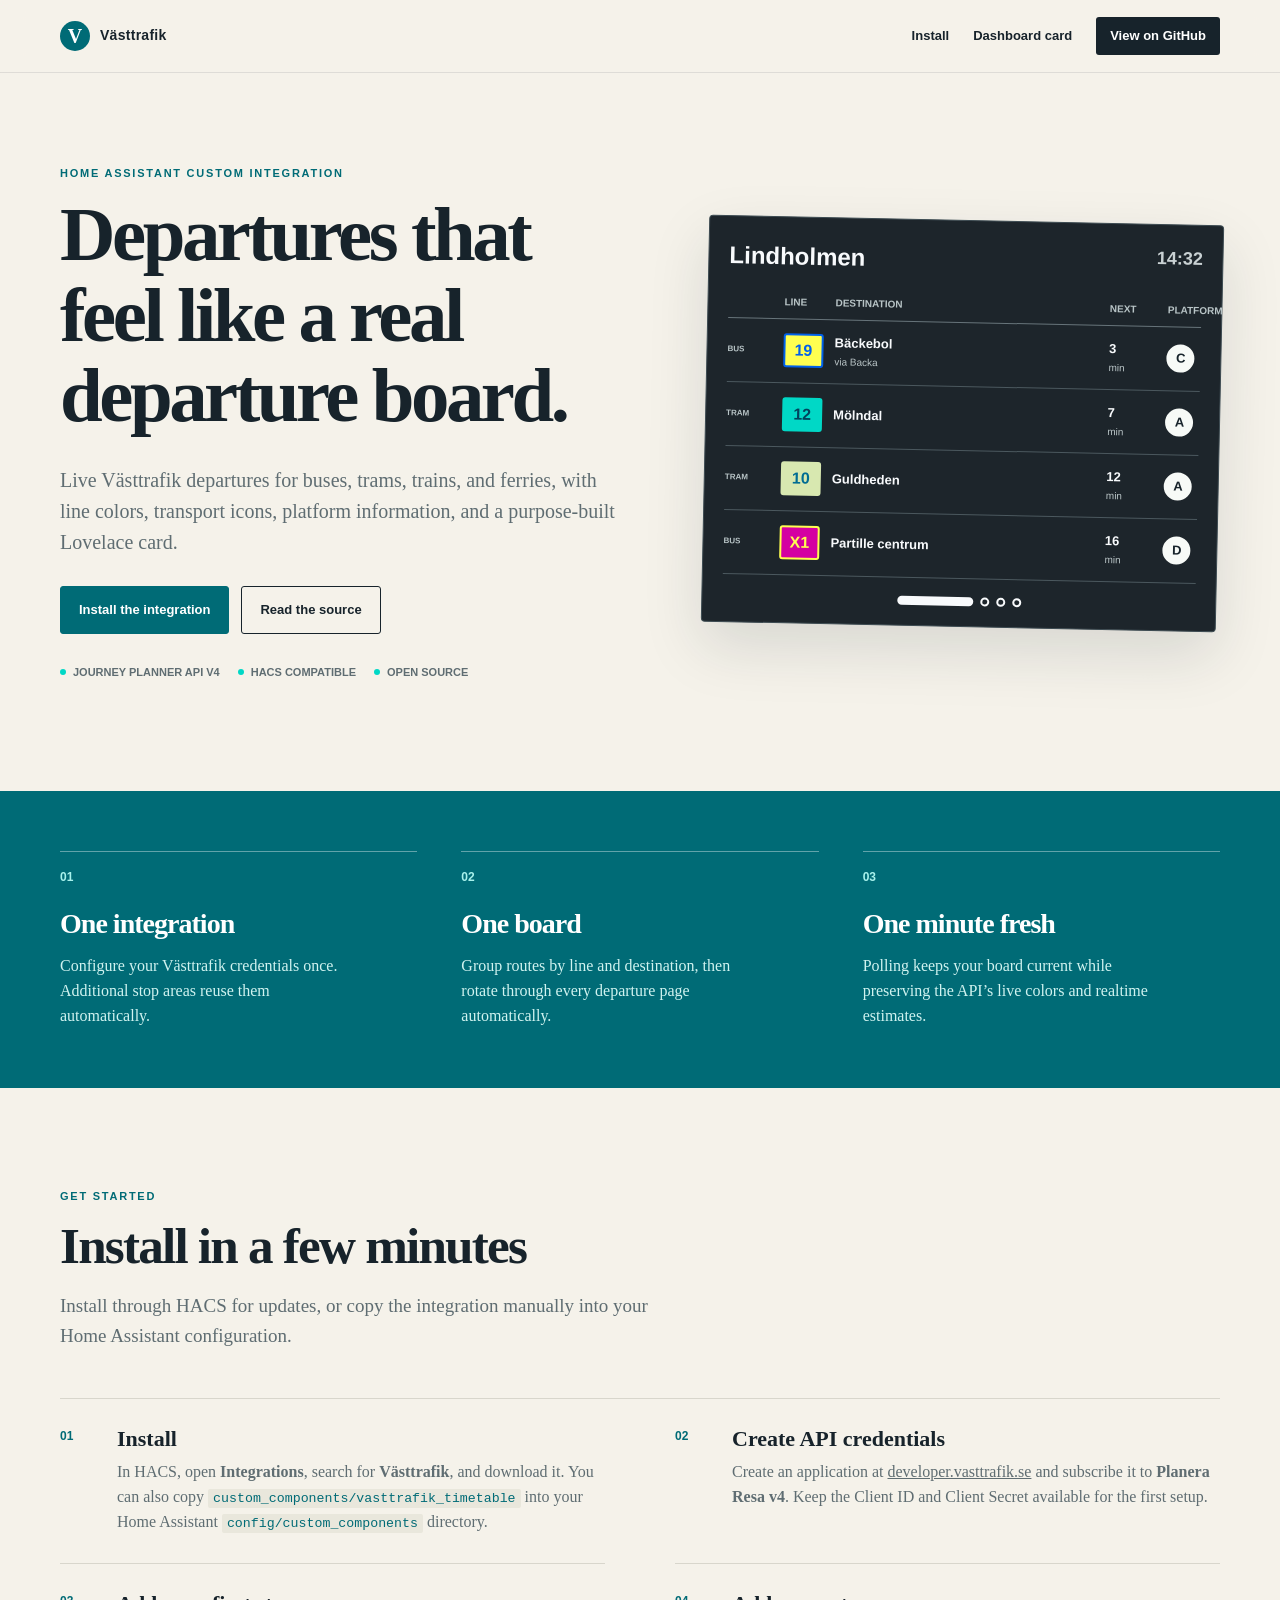
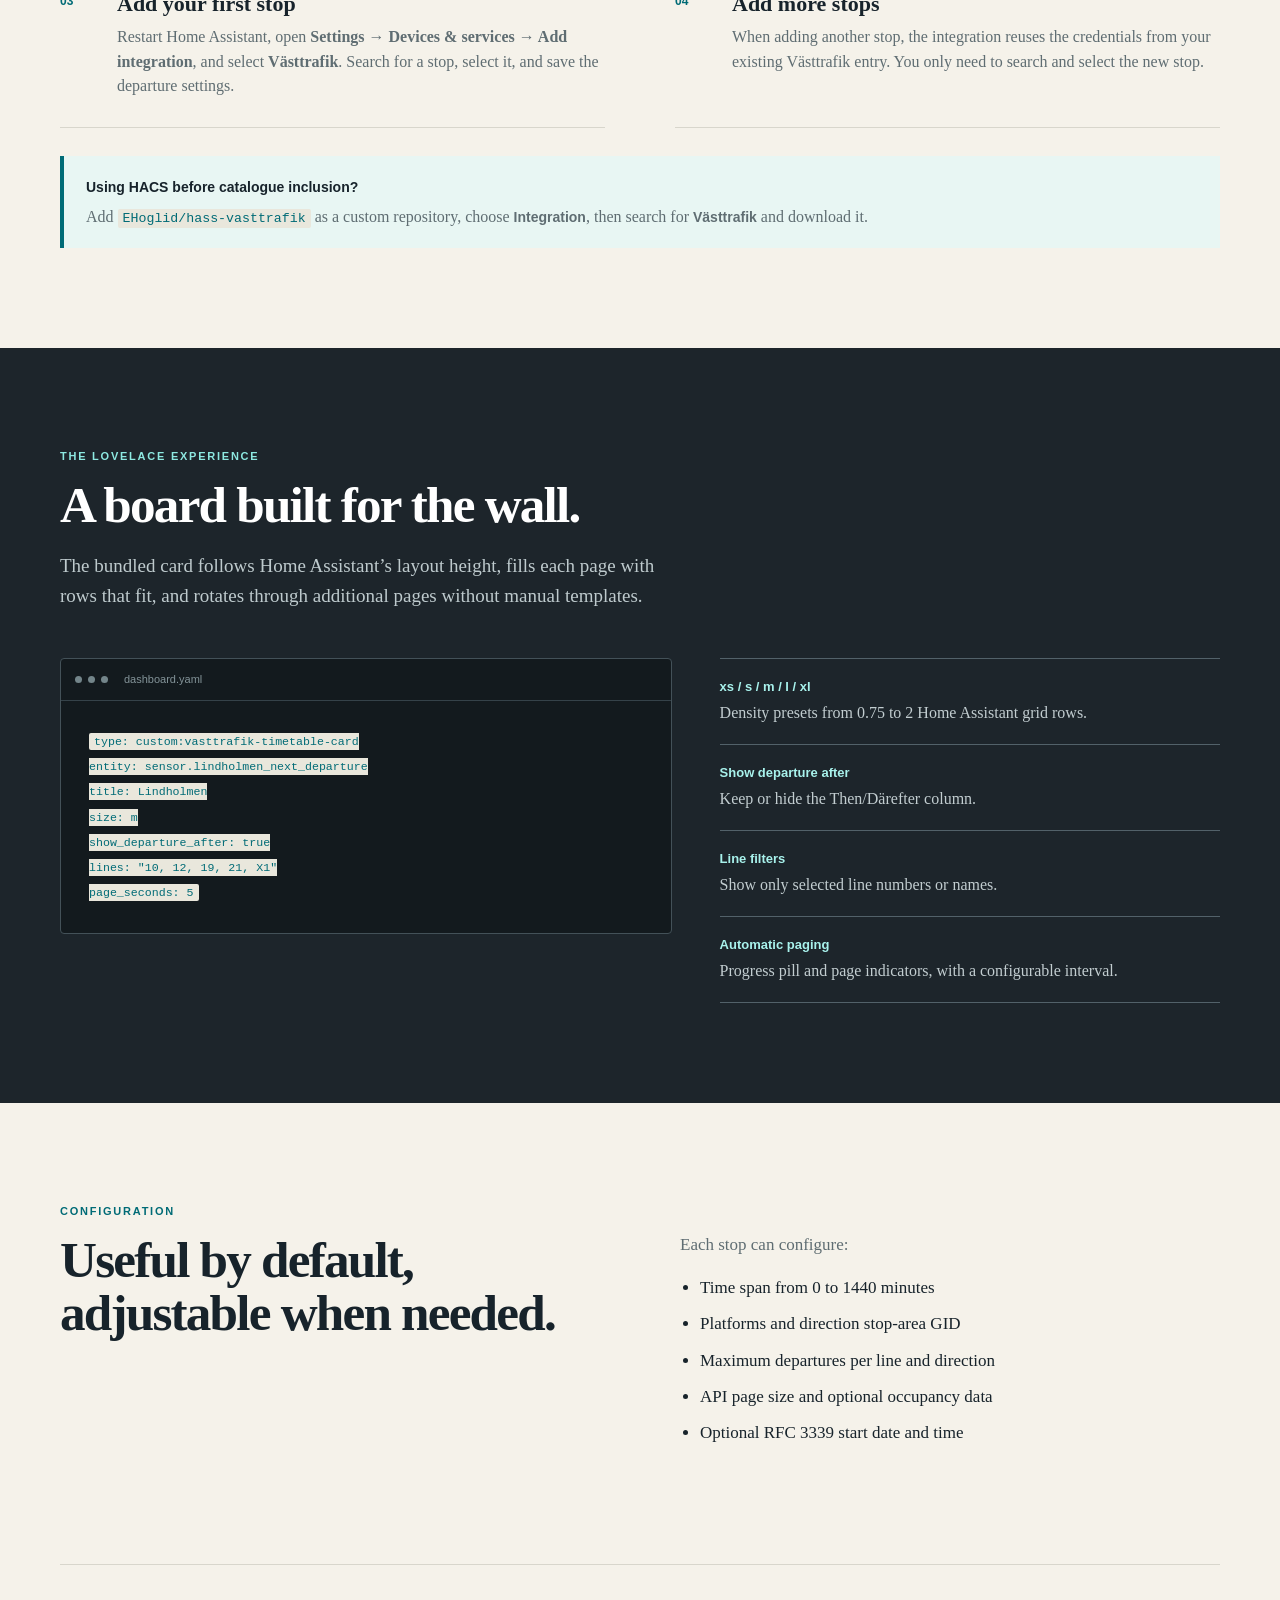
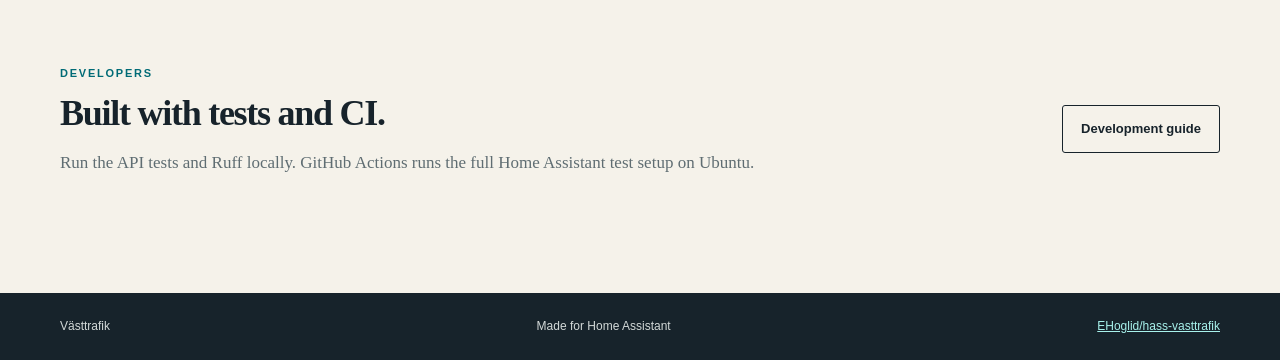
==== docs/index.html @ 05b5fd2d "Complete GitHub Pages HACS instructions" ====
<!doctype html>
<html lang="en">
  <head>
    <meta charset="utf-8" />
    <meta name="viewport" content="width=device-width, initial-scale=1" />
    <meta
      name="description"
      content="Västtrafik for Home Assistant. Live departures for buses, trams, trains, and ferries."
    />
    <title>Västtrafik for Home Assistant</title>
    <link rel="stylesheet" href="style.css" />
  </head>
  <body>
    <header class="site-header">
      <nav class="nav shell" aria-label="Main navigation">
        <a class="brand" href="#top"
          ><span class="brand-mark">V</span><span>Västtrafik</span></a
        >
        <div class="nav-links">
          <a href="#install">Install</a>
          <a href="#card">Dashboard card</a>
          <a class="nav-cta" href="https://github.com/EHoglid/hass-vasttrafik"
            >View on GitHub</a
          >
        </div>
      </nav>
    </header>

    <main id="top">
      <section class="hero shell">
        <div class="hero-copy">
          <p class="eyebrow">Home Assistant custom integration</p>
          <h1>Departures that feel like a real departure board.</h1>
          <p class="hero-text">
            Live Västtrafik departures for buses, trams, trains, and ferries,
            with line colors, transport icons, platform information, and a
            purpose-built Lovelace card.
          </p>
          <div class="hero-actions">
            <a class="button primary" href="#install"
              >Install the integration</a
            >
            <a
              class="button secondary"
              href="https://github.com/EHoglid/hass-vasttrafik"
              >Read the source</a
            >
          </div>
          <div class="trust-row">
            <span>Journey Planner API v4</span><span>HACS compatible</span
            ><span>Open source</span>
          </div>
        </div>
        <div class="board-preview" aria-label="Example departure board">
          <div class="board-top"><span>Lindholmen</span><time>14:32</time></div>
          <div class="board-head">
            <span></span><span>Line</span><span>Destination</span
            ><span>Next</span><span>Platform</span>
          </div>
          <div class="board-row">
            <span class="mode bus">BUS</span><b class="line yellow">19</b
            ><strong>Bäckebol <small>via Backa</small></strong
            ><b>3 <small>min</small></b
            ><i>C</i>
          </div>
          <div class="board-row">
            <span class="mode tram">TRAM</span><b class="line aqua">12</b
            ><strong>Mölndal</strong><b>7 <small>min</small></b
            ><i>A</i>
          </div>
          <div class="board-row">
            <span class="mode tram">TRAM</span><b class="line green">10</b
            ><strong>Guldheden</strong><b>12 <small>min</small></b
            ><i>A</i>
          </div>
          <div class="board-row">
            <span class="mode bus">BUS</span><b class="line magenta">X1</b
            ><strong>Partille centrum</strong><b>16 <small>min</small></b
            ><i>D</i>
          </div>
          <div class="board-footer">
            <span class="active-page"></span><span class="page-dot"></span
            ><span class="page-dot"></span><span class="page-dot"></span>
          </div>
        </div>
      </section>

      <section class="feature-band">
        <div class="shell feature-grid">
          <article>
            <span class="feature-number">01</span>
            <h2>One integration</h2>
            <p>
              Configure your Västtrafik credentials once. Additional stop areas
              reuse them automatically.
            </p>
          </article>
          <article>
            <span class="feature-number">02</span>
            <h2>One board</h2>
            <p>
              Group routes by line and destination, then rotate through every
              departure page automatically.
            </p>
          </article>
          <article>
            <span class="feature-number">03</span>
            <h2>One minute fresh</h2>
            <p>
              Polling keeps your board current while preserving the API’s live
              colors and realtime estimates.
            </p>
          </article>
        </div>
      </section>

      <section id="install" class="content-section shell">
        <div class="section-intro">
          <p class="eyebrow">Get started</p>
          <h2>Install in a few minutes</h2>
          <p>
            Install through HACS for updates, or copy the integration manually
            into your Home Assistant configuration.
          </p>
        </div>
        <div class="steps">
          <article class="step">
            <span>01</span>
            <div>
              <h3>Install</h3>
              <p>
                In HACS, open <strong>Integrations</strong>, search for
                <strong>Västtrafik</strong>, and download it. You can also copy
                <code>custom_components/vasttrafik_timetable</code> into your
                Home Assistant <code>config/custom_components</code> directory.
              </p>
            </div>
          </article>
          <article class="step">
            <span>02</span>
            <div>
              <h3>Create API credentials</h3>
              <p>
                Create an application at
                <a href="https://developer.vasttrafik.se/"
                  >developer.vasttrafik.se</a
                >
                and subscribe it to <strong>Planera Resa v4</strong>. Keep the
                Client ID and Client Secret available for the first setup.
              </p>
            </div>
          </article>
          <article class="step">
            <span>03</span>
            <div>
              <h3>Add your first stop</h3>
              <p>
                Restart Home Assistant, open
                <strong>Settings → Devices & services → Add integration</strong
                >, and select <strong>Västtrafik</strong>. Search for a stop,
                select it, and save the departure settings.
              </p>
            </div>
          </article>
          <article class="step">
            <span>04</span>
            <div>
              <h3>Add more stops</h3>
              <p>
                When adding another stop, the integration reuses the credentials
                from your existing Västtrafik entry. You only need to search and
                select the new stop.
              </p>
            </div>
          </article>
        </div>
        <div class="hacs-callout">
          <strong>Using HACS before catalogue inclusion?</strong>
          <p>
            Add <code>EHoglid/hass-vasttrafik</code> as a custom repository,
            choose <strong>Integration</strong>, then search for
            <strong>Västtrafik</strong> and download it.
          </p>
        </div>
      </section>

      <section id="card" class="dark-section">
        <div class="shell card-section">
          <div class="section-intro light">
            <p class="eyebrow">The Lovelace experience</p>
            <h2>A board built for the wall.</h2>
            <p>
              The bundled card follows Home Assistant’s layout height, fills
              each page with rows that fit, and rotates through additional pages
              without manual templates.
            </p>
          </div>
          <div class="config-layout">
            <div class="code-window">
              <div class="window-bar">
                <span></span><span></span><span></span><em>dashboard.yaml</em>
              </div>
              <pre><code>type: custom:vasttrafik-timetable-card
entity: sensor.lindholmen_next_departure
title: Lindholmen
size: m
show_departure_after: true
lines: "10, 12, 19, 21, X1"
page_seconds: 5</code></pre>
            </div>
            <div class="settings-list">
              <div>
                <b>xs / s / m / l / xl</b
                ><span
                  >Density presets from 0.75 to 2 Home Assistant grid
                  rows.</span
                >
              </div>
              <div>
                <b>Show departure after</b
                ><span>Keep or hide the Then/Därefter column.</span>
              </div>
              <div>
                <b>Line filters</b
                ><span>Show only selected line numbers or names.</span>
              </div>
              <div>
                <b>Automatic paging</b
                ><span
                  >Progress pill and page indicators, with a configurable
                  interval.</span
                >
              </div>
            </div>
          </div>
        </div>
      </section>

      <section class="content-section shell split-section">
        <div class="section-intro">
          <p class="eyebrow">Configuration</p>
          <h2>Useful by default, adjustable when needed.</h2>
        </div>
        <div class="api-options">
          <p>Each stop can configure:</p>
          <ul>
            <li>Time span from 0 to 1440 minutes</li>
            <li>Platforms and direction stop-area GID</li>
            <li>Maximum departures per line and direction</li>
            <li>API page size and optional occupancy data</li>
            <li>Optional RFC 3339 start date and time</li>
          </ul>
        </div>
      </section>

      <section class="content-section shell install-note">
        <div>
          <p class="eyebrow">Developers</p>
          <h2>Built with tests and CI.</h2>
          <p>
            Run the API tests and Ruff locally. GitHub Actions runs the full
            Home Assistant test setup on Ubuntu.
          </p>
        </div>
        <a
          class="button secondary"
          href="https://github.com/EHoglid/hass-vasttrafik#development"
          >Development guide</a
        >
      </section>
    </main>

    <footer class="footer">
      <div class="shell footer-inner">
        <span>Västtrafik</span><span>Made for Home Assistant</span
        ><a href="https://github.com/EHoglid/hass-vasttrafik"
          >EHoglid/hass-vasttrafik</a
        >
      </div>
    </footer>
  </body>
</html>
---- docs/style.css ----
:root {
  --ink: #17232b;
  --muted: #5f6d72;
  --paper: #f5f2ea;
  --white: #fffdf8;
  --line: #d8d6cc;
  --teal: #006b76;
  --aqua: #00d8c6;
  --yellow: #d8e8b0;
  --pink: #e0005b;
  --night: #1d252b;
  --shadow: 0 24px 60px rgba(23, 35, 43, .13);
}

* { box-sizing: border-box; }
html { scroll-behavior: smooth; }
body { margin: 0; color: var(--ink); background: var(--paper); font-family: Georgia, "Times New Roman", serif; font-size: 17px; line-height: 1.55; }
a { color: inherit; }
.shell { width: min(1160px, calc(100% - 48px)); margin: 0 auto; }
.site-header { position: sticky; z-index: 10; top: 0; background: rgba(245, 242, 234, .9); border-bottom: 1px solid rgba(23, 35, 43, .1); backdrop-filter: blur(12px); }
.nav { display: flex; align-items: center; justify-content: space-between; min-height: 72px; gap: 24px; }
.brand { display: flex; align-items: center; gap: 10px; color: var(--ink); font-family: Arial, sans-serif; font-size: 14px; font-weight: 800; letter-spacing: .02em; text-decoration: none; }
.brand-mark { display: grid; place-items: center; width: 30px; height: 30px; color: white; background: var(--teal); border-radius: 50%; font-family: Georgia, serif; font-size: 20px; }
.nav-links { display: flex; align-items: center; gap: 24px; font-family: Arial, sans-serif; font-size: 13px; font-weight: 700; }
.nav-links a { text-decoration: none; }
.nav-cta { padding: 9px 14px; color: white; background: var(--ink); border-radius: 3px; }
.hero { display: grid; grid-template-columns: minmax(0, 1fr) minmax(390px, .9fr); align-items: center; gap: 72px; padding: 92px 0 110px; }
.eyebrow { margin: 0 0 13px; color: var(--teal); font-family: Arial, sans-serif; font-size: 11px; font-weight: 800; letter-spacing: .16em; text-transform: uppercase; }
h1, h2, h3 { margin: 0; line-height: 1.05; }
h1 { max-width: 670px; font-size: clamp(48px, 6vw, 82px); letter-spacing: -.045em; }
h2 { font-size: clamp(32px, 4vw, 52px); letter-spacing: -.035em; }
h3 { font-size: 22px; }
.hero-text { max-width: 570px; margin: 28px 0; color: var(--muted); font-size: 20px; }
.hero-actions { display: flex; flex-wrap: wrap; gap: 12px; }
.button { display: inline-block; padding: 13px 18px; border: 1px solid var(--ink); border-radius: 3px; font-family: Arial, sans-serif; font-size: 13px; font-weight: 800; text-decoration: none; }
.button.primary { color: white; background: var(--teal); border-color: var(--teal); }
.button.secondary { background: transparent; }
.trust-row { display: flex; flex-wrap: wrap; gap: 18px; margin-top: 30px; color: var(--muted); font-family: Arial, sans-serif; font-size: 11px; font-weight: 700; text-transform: uppercase; }
.trust-row span::before { content: ""; display: inline-block; width: 6px; height: 6px; margin: 0 7px 1px 0; background: var(--aqua); border-radius: 50%; }
.board-preview { padding: 20px; color: #f8fafc; background: var(--night); border: 1px solid #3d4b52; border-radius: 4px; box-shadow: var(--shadow); transform: rotate(1.2deg); }
.board-top { display: flex; justify-content: space-between; margin-bottom: 20px; font-family: Arial, sans-serif; font-size: 24px; font-weight: 800; }
.board-top time { color: #c9d1d3; font-size: 18px; }
.board-head, .board-row { display: grid; grid-template-columns: 48px 43px minmax(0, 1fr) 50px 34px; gap: 8px; align-items: center; }
.board-head { padding: 0 0 8px; color: #b9c5c7; border-bottom: 1px solid #67747a; font-family: Arial, sans-serif; font-size: 10px; font-weight: 700; text-transform: uppercase; }
.board-row { min-height: 64px; border-bottom: 1px solid #4b585e; font-family: Arial, sans-serif; font-size: 13px; }
.board-row strong { overflow: hidden; text-overflow: ellipsis; white-space: nowrap; }
.board-row small { display: block; color: #bac5c7; font-size: 10px; font-weight: 400; }
.board-row i { display: grid; place-items: center; width: 28px; height: 28px; color: var(--ink); background: #f7faf7; border-radius: 50%; font-style: normal; font-weight: 800; }
.mode { color: #b9c5c7; font-size: 8px; font-weight: 800; }
.line { display: grid; place-items: center; width: 40px; height: 34px; border-radius: 3px; font-size: 16px; font-weight: 900; }
.yellow { color: #0061eb; background: #ffff50; border: 2px solid #0061eb; }.aqua { color: #00435c; background: var(--aqua); }.green { color: #006c93; background: var(--yellow); }.magenta { color: #ffff50; background: #d400a2; border: 2px solid #ffff50; }
.board-footer { display: flex; justify-content: center; align-items: center; gap: 7px; padding-top: 18px; }.active-page { display: block; width: 76px; height: 9px; background: #f8fafc; border-radius: 8px; }.page-dot { width: 9px; height: 9px; border: 2px solid #f8fafc; border-radius: 50%; }
.feature-band { color: white; background: var(--teal); }.feature-grid { display: grid; grid-template-columns: repeat(3, 1fr); gap: 44px; padding: 60px 0; }.feature-grid article { border-top: 1px solid rgba(255,255,255,.38); }.feature-number { display: block; margin: 16px 0 22px; color: #a8f2ec; font-family: Arial, sans-serif; font-size: 12px; font-weight: 800; }.feature-grid h2 { font-size: 28px; }.feature-grid p { max-width: 290px; margin-bottom: 0; color: #d0f3f0; font-size: 16px; }
.content-section { padding: 100px 0; }.section-intro { max-width: 600px; margin-bottom: 48px; }.section-intro > p:last-child { color: var(--muted); font-size: 19px; }.steps { display: grid; grid-template-columns: 1fr 1fr; gap: 0 70px; border-top: 1px solid var(--line); }.step { display: grid; grid-template-columns: 45px 1fr; gap: 12px; padding: 28px 0; border-bottom: 1px solid var(--line); }.step > span { color: var(--teal); font-family: Arial, sans-serif; font-size: 12px; font-weight: 800; }.step p { margin: 10px 0 0; color: var(--muted); font-size: 16px; }.step code, code { padding: 2px 5px; color: var(--teal); background: #e9e7dc; border-radius: 2px; font-family: Consolas, monospace; font-size: .83em; }
.hacs-callout { margin-top: 28px; padding: 18px 22px; color: var(--ink); background: #e8f6f3; border-left: 4px solid var(--teal); }.hacs-callout strong { font-family: Arial, sans-serif; font-size: 14px; }.hacs-callout p { margin: 5px 0 0; color: var(--muted); font-size: 16px; }
.dark-section { color: white; background: var(--night); }.card-section { padding: 100px 0; }.light .eyebrow { color: #8de9e1; }.light > p:last-child { color: #becacd; }.config-layout { display: grid; grid-template-columns: 1.1fr .9fr; gap: 48px; align-items: start; }.code-window { overflow: hidden; background: #131a1e; border: 1px solid #435158; border-radius: 4px; }.window-bar { display: flex; align-items: center; gap: 6px; padding: 12px 14px; border-bottom: 1px solid #354249; color: #839398; font-family: Arial, sans-serif; font-size: 11px; }.window-bar span { width: 7px; height: 7px; background: #73858a; border-radius: 50%; }.window-bar em { margin-left: 10px; font-style: normal; }.code-window pre { margin: 0; padding: 28px; overflow: auto; color: #d9f7ef; font: 14px/1.8 Consolas, monospace; }.settings-list { border-top: 1px solid #526169; }.settings-list div { padding: 18px 0; border-bottom: 1px solid #526169; }.settings-list b { display: block; color: #a8f2ec; font-family: Arial, sans-serif; font-size: 13px; }.settings-list span { display: block; margin-top: 4px; color: #c2cdd0; font-size: 16px; }
.split-section { display: grid; grid-template-columns: 1fr 1fr; gap: 80px; }.split-section .section-intro { margin-bottom: 0; }.api-options { padding-top: 12px; color: var(--muted); }.api-options ul { padding-left: 20px; }.api-options li { margin: 10px 0; color: var(--ink); }.install-note { display: flex; align-items: center; justify-content: space-between; gap: 30px; border-top: 1px solid var(--line); }.install-note h2 { font-size: 36px; }.install-note p:last-child { color: var(--muted); }
.footer { padding: 24px 0; color: #d3d9d8; background: var(--ink); font-family: Arial, sans-serif; font-size: 12px; }.footer-inner { display: flex; justify-content: space-between; gap: 20px; }.footer a { color: #a8f2ec; }
@media (max-width: 840px) { .hero, .config-layout, .split-section { grid-template-columns: 1fr; gap: 42px; }.hero { padding-top: 62px; }.feature-grid { gap: 28px; }.steps { gap: 0 28px; } }
@media (max-width: 620px) { .shell { width: min(100% - 30px, 1160px); }.nav { min-height: 62px; }.nav-links a:not(.nav-cta) { display: none; }.hero { padding-bottom: 70px; }.hero-text { font-size: 18px; }.board-preview { transform: none; padding: 14px; }.board-top { font-size: 20px; }.board-head, .board-row { grid-template-columns: 38px 36px minmax(0, 1fr) 40px 28px; gap: 5px; }.board-row { min-height: 55px; font-size: 11px; }.line { width: 34px; height: 30px; font-size: 14px; }.feature-grid, .steps { grid-template-columns: 1fr; }.content-section, .card-section { padding: 70px 0; }.install-note { display: block; }.install-note .button { margin-top: 18px; }.footer-inner { flex-direction: column; gap: 8px; } }
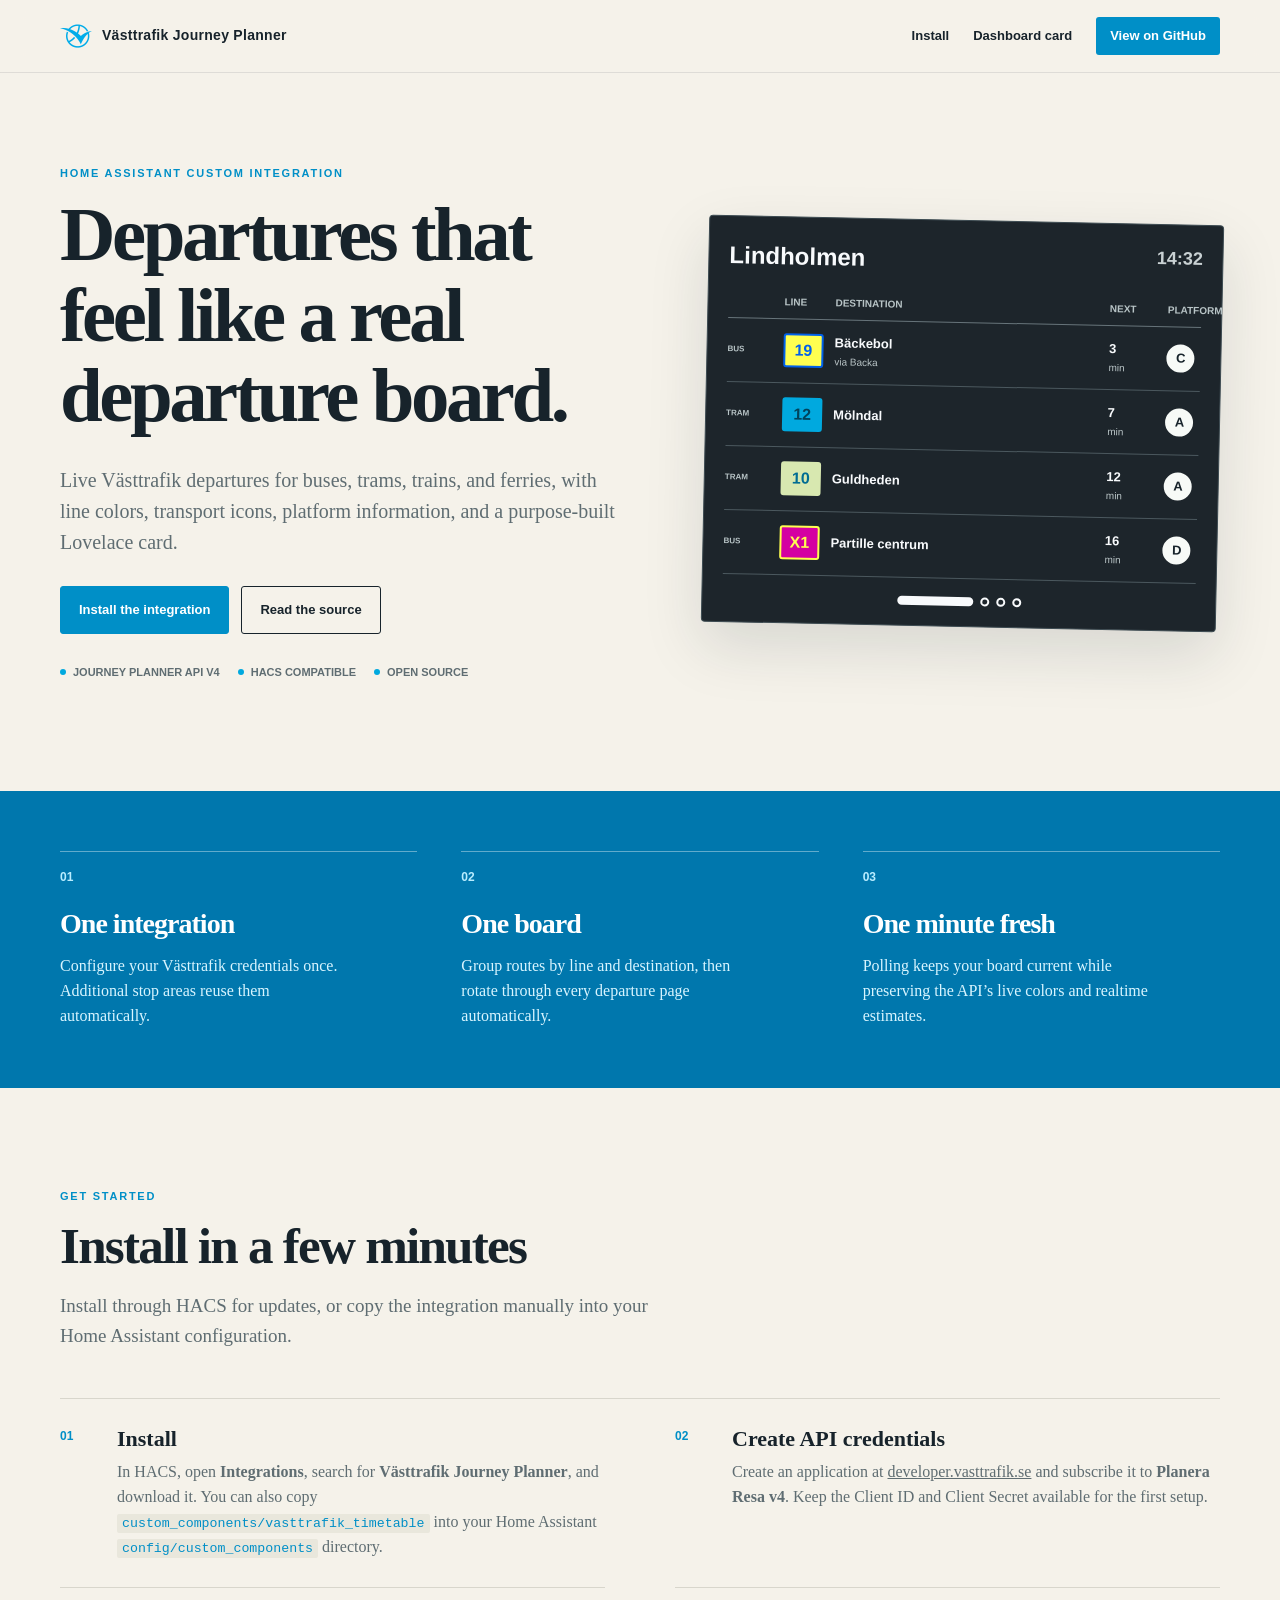
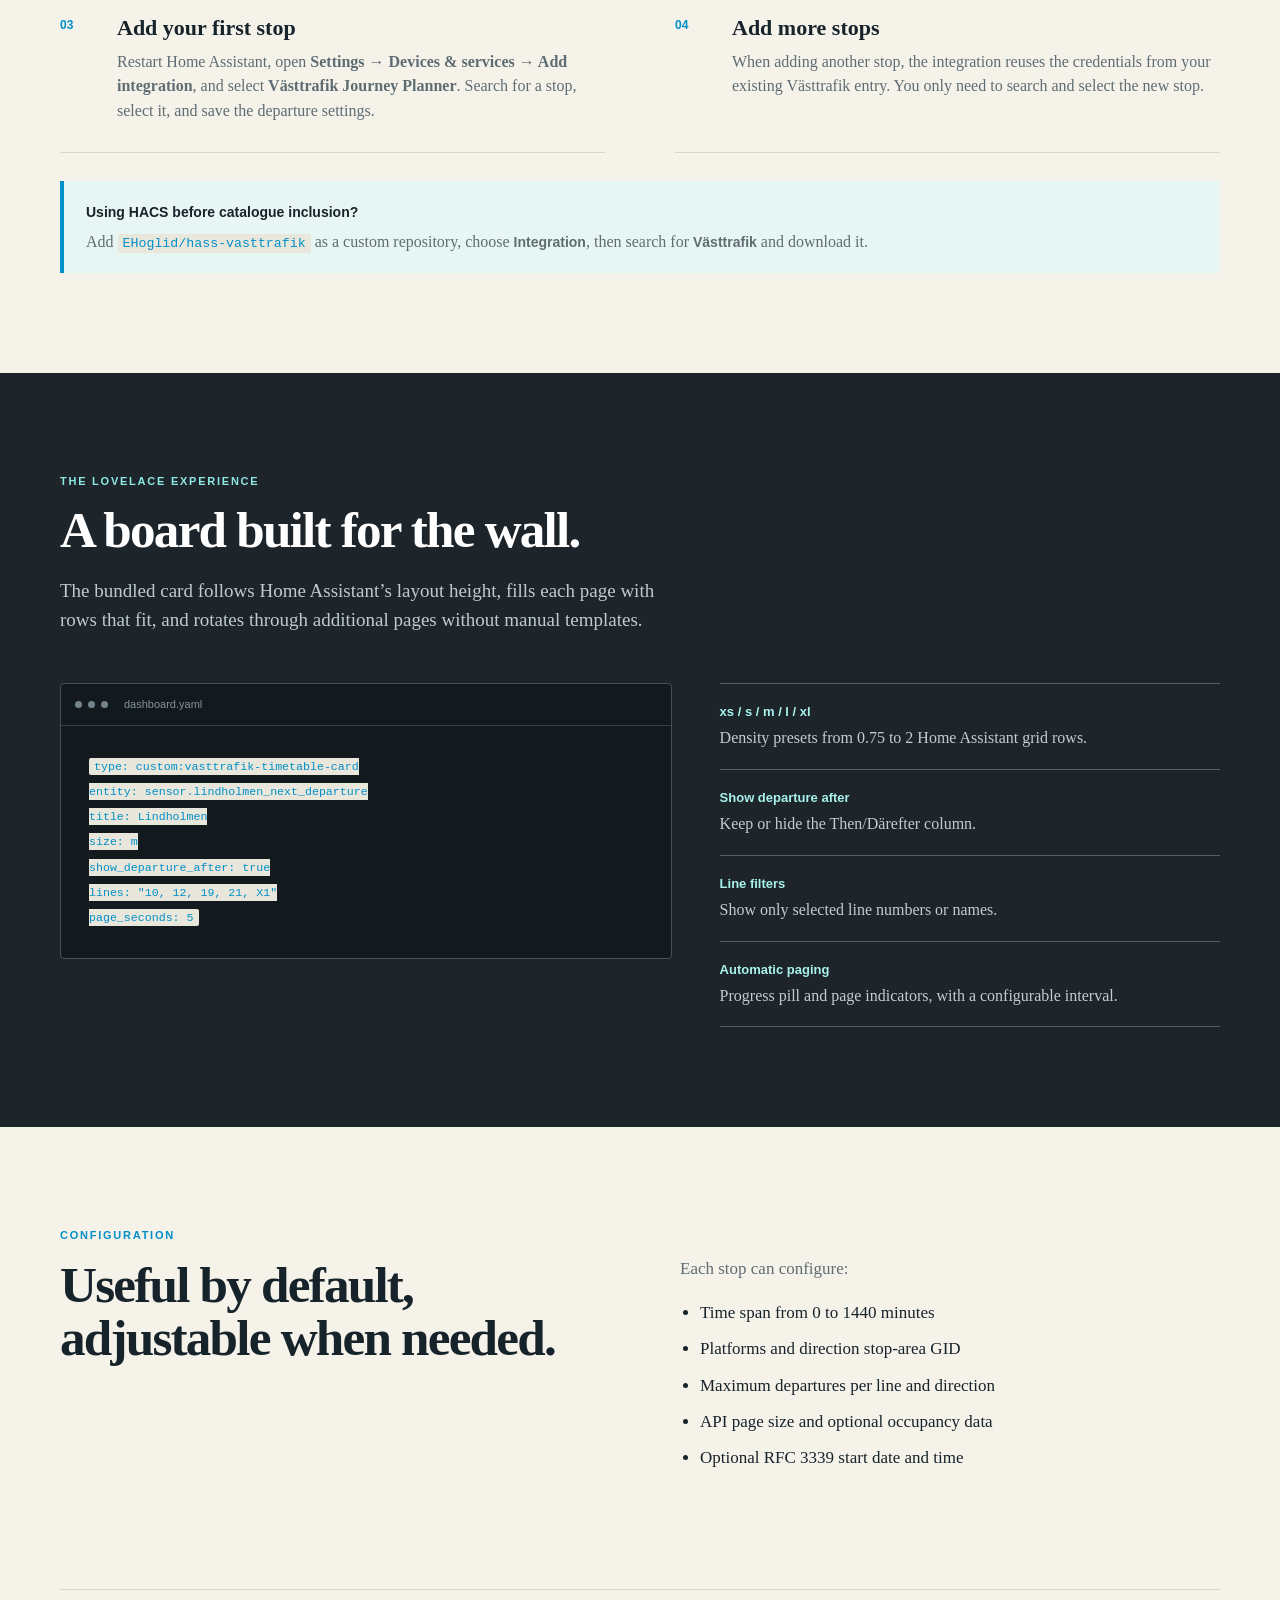
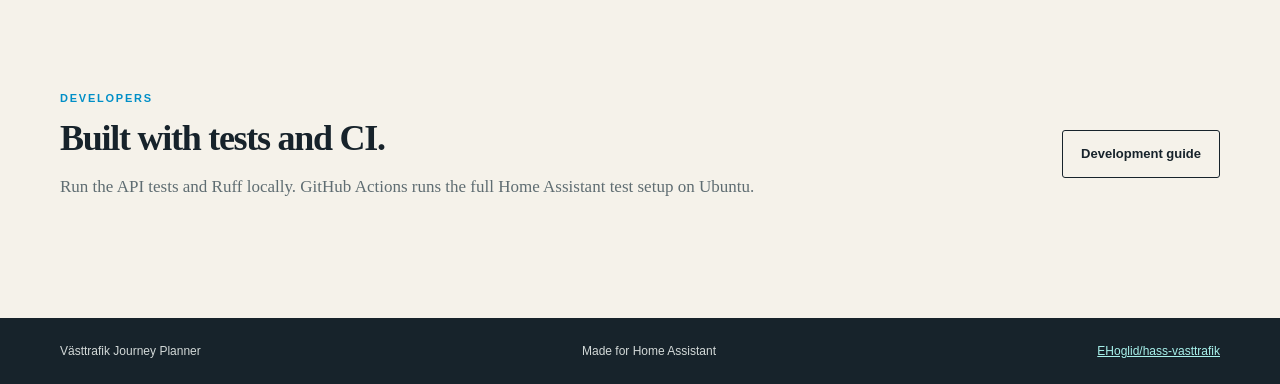
==== commit ccd5f762: "Refresh Journey Planner documentation branding" ====
--- a/docs/index.html
+++ b/docs/index.html
@@ -5,16 +5,16 @@
     <meta name="viewport" content="width=device-width, initial-scale=1" />
     <meta
       name="description"
-      content="Västtrafik for Home Assistant. Live departures for buses, trams, trains, and ferries."
+      content="Västtrafik Journey Planner for Home Assistant. Live departures for buses, trams, trains, and ferries."
     />
-    <title>Västtrafik for Home Assistant</title>
+    <title>Västtrafik Journey Planner for Home Assistant</title>
     <link rel="stylesheet" href="style.css" />
   </head>
   <body>
     <header class="site-header">
       <nav class="nav shell" aria-label="Main navigation">
         <a class="brand" href="#top"
-          ><span class="brand-mark">V</span><span>Västtrafik</span></a
+          ><img class="brand-logo" src="vasttrafik-icon.png" alt="Västtrafik" /><span>Västtrafik Journey Planner</span></a
         >
         <div class="nav-links">
           <a href="#install">Install</a>
@@ -130,7 +130,7 @@
               <h3>Install</h3>
               <p>
                 In HACS, open <strong>Integrations</strong>, search for
-                <strong>Västtrafik</strong>, and download it. You can also copy
+                <strong>Västtrafik Journey Planner</strong>, and download it. You can also copy
                 <code>custom_components/vasttrafik_timetable</code> into your
                 Home Assistant <code>config/custom_components</code> directory.
               </p>
@@ -157,7 +157,7 @@
               <p>
                 Restart Home Assistant, open
                 <strong>Settings → Devices & services → Add integration</strong
-                >, and select <strong>Västtrafik</strong>. Search for a stop,
+                >, and select <strong>Västtrafik Journey Planner</strong>. Search for a stop,
                 select it, and save the departure settings.
               </p>
             </div>
@@ -272,7 +272,7 @@
 
     <footer class="footer">
       <div class="shell footer-inner">
-        <span>Västtrafik</span><span>Made for Home Assistant</span
+        <span>Västtrafik Journey Planner</span><span>Made for Home Assistant</span
         ><a href="https://github.com/EHoglid/hass-vasttrafik"
           >EHoglid/hass-vasttrafik</a
         >
--- a/docs/style.css
+++ b/docs/style.css
@@ -4,8 +4,8 @@
   --paper: #f5f2ea;
   --white: #fffdf8;
   --line: #d8d6cc;
-  --teal: #006b76;
-  --aqua: #00d8c6;
+  --teal: #008fc7;
+  --aqua: #00a9df;
   --yellow: #d8e8b0;
   --pink: #e0005b;
   --night: #1d252b;
@@ -20,10 +20,10 @@
 .site-header { position: sticky; z-index: 10; top: 0; background: rgba(245, 242, 234, .9); border-bottom: 1px solid rgba(23, 35, 43, .1); backdrop-filter: blur(12px); }
 .nav { display: flex; align-items: center; justify-content: space-between; min-height: 72px; gap: 24px; }
 .brand { display: flex; align-items: center; gap: 10px; color: var(--ink); font-family: Arial, sans-serif; font-size: 14px; font-weight: 800; letter-spacing: .02em; text-decoration: none; }
-.brand-mark { display: grid; place-items: center; width: 30px; height: 30px; color: white; background: var(--teal); border-radius: 50%; font-family: Georgia, serif; font-size: 20px; }
+.brand-logo { width: 32px; height: 32px; object-fit: contain; }
 .nav-links { display: flex; align-items: center; gap: 24px; font-family: Arial, sans-serif; font-size: 13px; font-weight: 700; }
 .nav-links a { text-decoration: none; }
-.nav-cta { padding: 9px 14px; color: white; background: var(--ink); border-radius: 3px; }
+.nav-cta { padding: 9px 14px; color: white; background: var(--teal); border-radius: 3px; }
 .hero { display: grid; grid-template-columns: minmax(0, 1fr) minmax(390px, .9fr); align-items: center; gap: 72px; padding: 92px 0 110px; }
 .eyebrow { margin: 0 0 13px; color: var(--teal); font-family: Arial, sans-serif; font-size: 11px; font-weight: 800; letter-spacing: .16em; text-transform: uppercase; }
 h1, h2, h3 { margin: 0; line-height: 1.05; }
@@ -50,7 +50,7 @@
 .line { display: grid; place-items: center; width: 40px; height: 34px; border-radius: 3px; font-size: 16px; font-weight: 900; }
 .yellow { color: #0061eb; background: #ffff50; border: 2px solid #0061eb; }.aqua { color: #00435c; background: var(--aqua); }.green { color: #006c93; background: var(--yellow); }.magenta { color: #ffff50; background: #d400a2; border: 2px solid #ffff50; }
 .board-footer { display: flex; justify-content: center; align-items: center; gap: 7px; padding-top: 18px; }.active-page { display: block; width: 76px; height: 9px; background: #f8fafc; border-radius: 8px; }.page-dot { width: 9px; height: 9px; border: 2px solid #f8fafc; border-radius: 50%; }
-.feature-band { color: white; background: var(--teal); }.feature-grid { display: grid; grid-template-columns: repeat(3, 1fr); gap: 44px; padding: 60px 0; }.feature-grid article { border-top: 1px solid rgba(255,255,255,.38); }.feature-number { display: block; margin: 16px 0 22px; color: #a8f2ec; font-family: Arial, sans-serif; font-size: 12px; font-weight: 800; }.feature-grid h2 { font-size: 28px; }.feature-grid p { max-width: 290px; margin-bottom: 0; color: #d0f3f0; font-size: 16px; }
+.feature-band { color: white; background: #0077ad; }.feature-grid { display: grid; grid-template-columns: repeat(3, 1fr); gap: 44px; padding: 60px 0; }.feature-grid article { border-top: 1px solid rgba(255,255,255,.38); }.feature-number { display: block; margin: 16px 0 22px; color: #b9edff; font-family: Arial, sans-serif; font-size: 12px; font-weight: 800; }.feature-grid h2 { font-size: 28px; }.feature-grid p { max-width: 290px; margin-bottom: 0; color: #d8f5ff; font-size: 16px; }
 .content-section { padding: 100px 0; }.section-intro { max-width: 600px; margin-bottom: 48px; }.section-intro > p:last-child { color: var(--muted); font-size: 19px; }.steps { display: grid; grid-template-columns: 1fr 1fr; gap: 0 70px; border-top: 1px solid var(--line); }.step { display: grid; grid-template-columns: 45px 1fr; gap: 12px; padding: 28px 0; border-bottom: 1px solid var(--line); }.step > span { color: var(--teal); font-family: Arial, sans-serif; font-size: 12px; font-weight: 800; }.step p { margin: 10px 0 0; color: var(--muted); font-size: 16px; }.step code, code { padding: 2px 5px; color: var(--teal); background: #e9e7dc; border-radius: 2px; font-family: Consolas, monospace; font-size: .83em; }
 .hacs-callout { margin-top: 28px; padding: 18px 22px; color: var(--ink); background: #e8f6f3; border-left: 4px solid var(--teal); }.hacs-callout strong { font-family: Arial, sans-serif; font-size: 14px; }.hacs-callout p { margin: 5px 0 0; color: var(--muted); font-size: 16px; }
 .dark-section { color: white; background: var(--night); }.card-section { padding: 100px 0; }.light .eyebrow { color: #8de9e1; }.light > p:last-child { color: #becacd; }.config-layout { display: grid; grid-template-columns: 1.1fr .9fr; gap: 48px; align-items: start; }.code-window { overflow: hidden; background: #131a1e; border: 1px solid #435158; border-radius: 4px; }.window-bar { display: flex; align-items: center; gap: 6px; padding: 12px 14px; border-bottom: 1px solid #354249; color: #839398; font-family: Arial, sans-serif; font-size: 11px; }.window-bar span { width: 7px; height: 7px; background: #73858a; border-radius: 50%; }.window-bar em { margin-left: 10px; font-style: normal; }.code-window pre { margin: 0; padding: 28px; overflow: auto; color: #d9f7ef; font: 14px/1.8 Consolas, monospace; }.settings-list { border-top: 1px solid #526169; }.settings-list div { padding: 18px 0; border-bottom: 1px solid #526169; }.settings-list b { display: block; color: #a8f2ec; font-family: Arial, sans-serif; font-size: 13px; }.settings-list span { display: block; margin-top: 4px; color: #c2cdd0; font-size: 16px; }
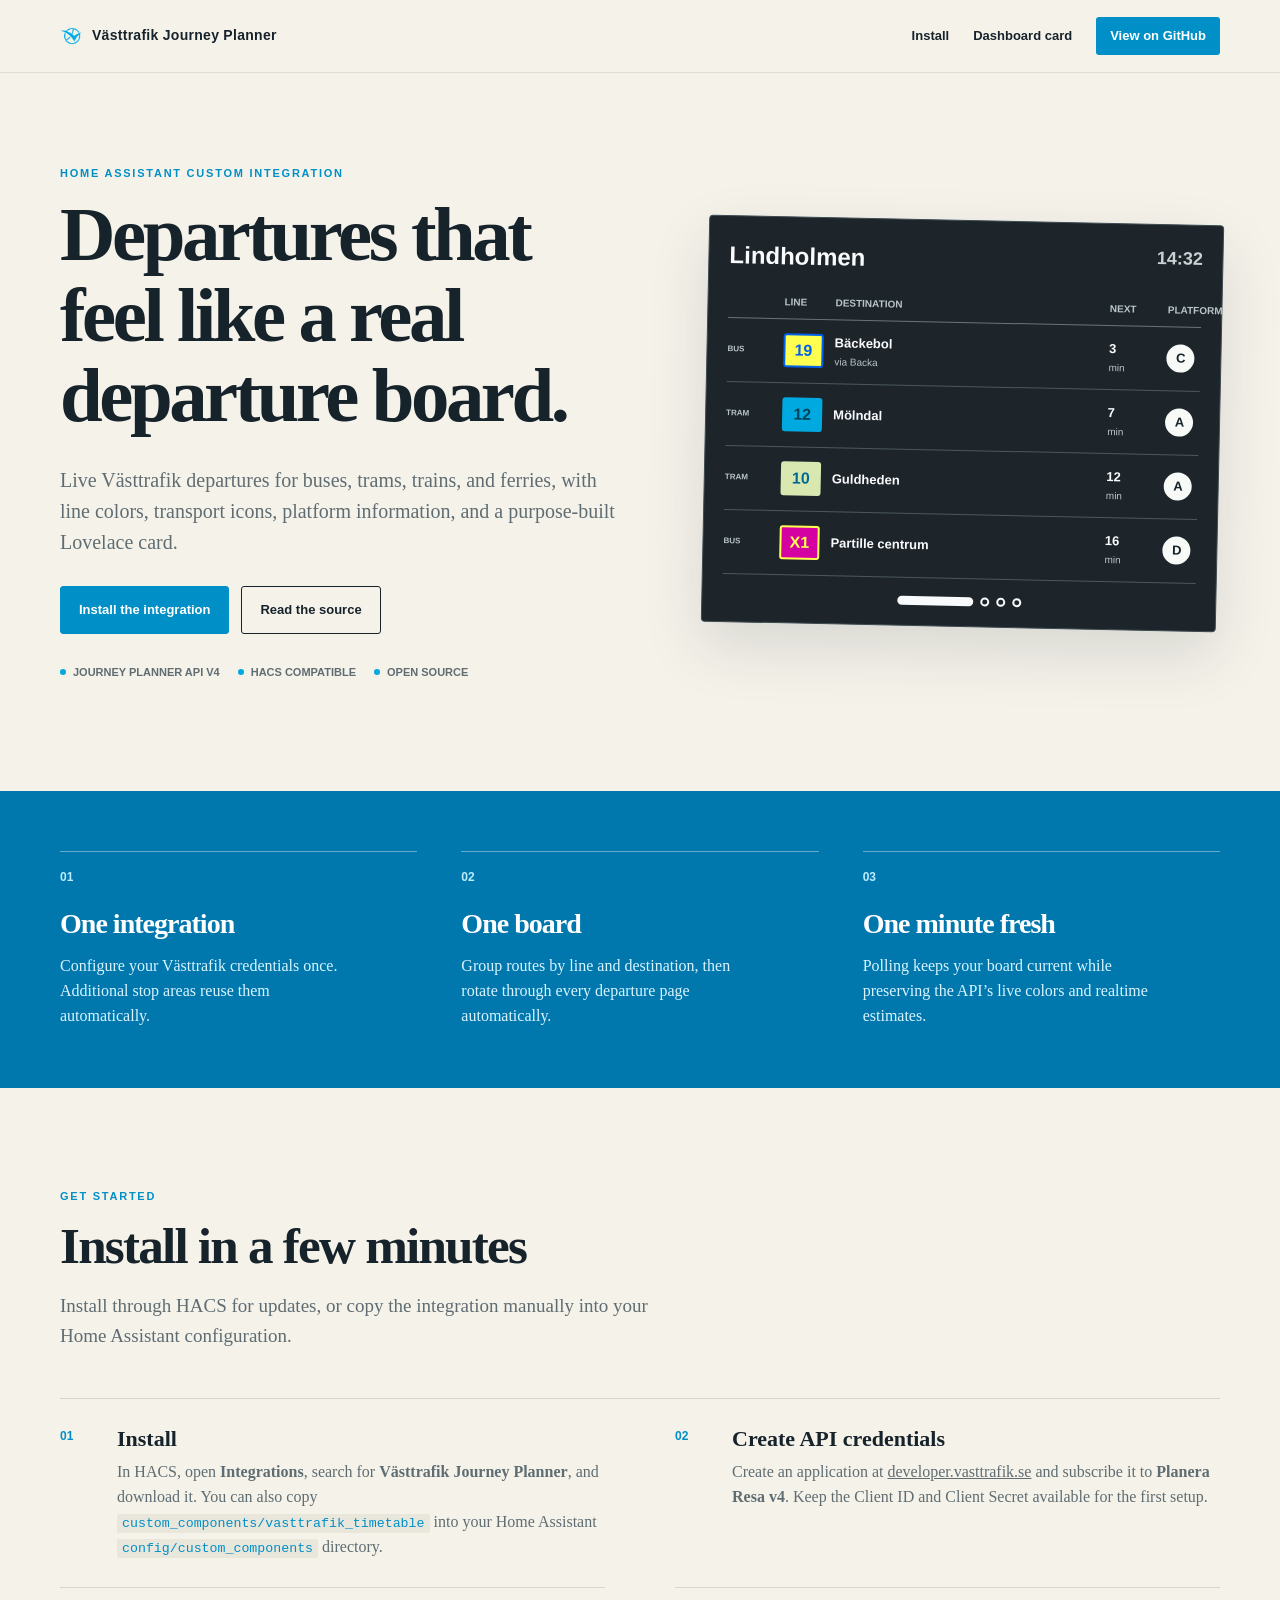
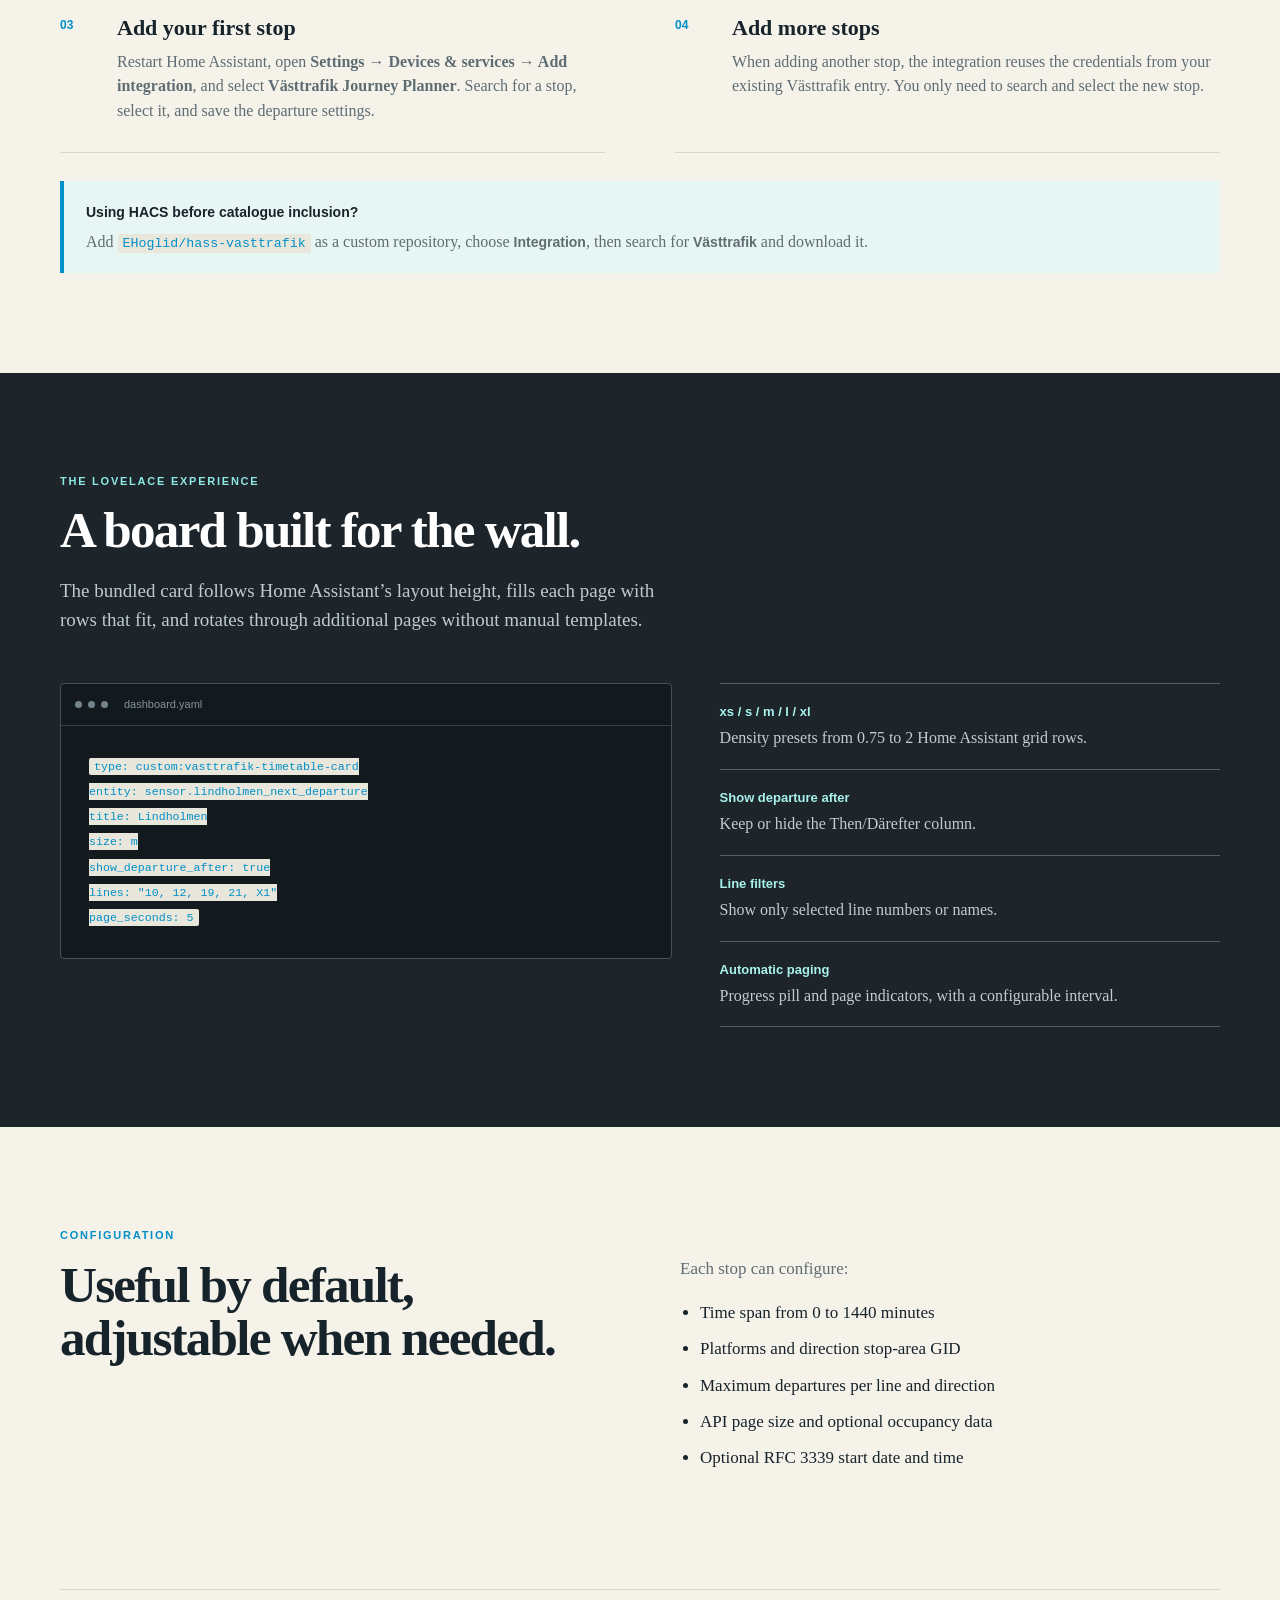
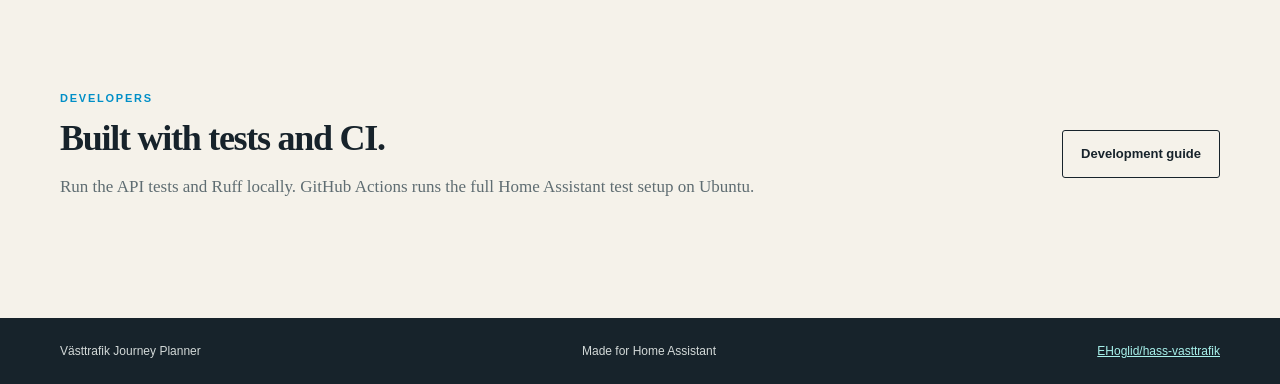
==== commit e711bfe1: "Reduce GitHub Pages header logo" ====
--- a/docs/index.html
+++ b/docs/index.html
@@ -14,7 +14,11 @@
     <header class="site-header">
       <nav class="nav shell" aria-label="Main navigation">
         <a class="brand" href="#top"
-          ><img class="brand-logo" src="vasttrafik-icon.png" alt="Västtrafik" /><span>Västtrafik Journey Planner</span></a
+          ><img
+            class="brand-logo"
+            src="vasttrafik-icon.png"
+            alt="Västtrafik"
+          /><span>Västtrafik Journey Planner</span></a
         >
         <div class="nav-links">
           <a href="#install">Install</a>
@@ -130,7 +134,8 @@
               <h3>Install</h3>
               <p>
                 In HACS, open <strong>Integrations</strong>, search for
-                <strong>Västtrafik Journey Planner</strong>, and download it. You can also copy
+                <strong>Västtrafik Journey Planner</strong>, and download it.
+                You can also copy
                 <code>custom_components/vasttrafik_timetable</code> into your
                 Home Assistant <code>config/custom_components</code> directory.
               </p>
@@ -157,8 +162,8 @@
               <p>
                 Restart Home Assistant, open
                 <strong>Settings → Devices & services → Add integration</strong
-                >, and select <strong>Västtrafik Journey Planner</strong>. Search for a stop,
-                select it, and save the departure settings.
+                >, and select <strong>Västtrafik Journey Planner</strong>.
+                Search for a stop, select it, and save the departure settings.
               </p>
             </div>
           </article>
@@ -272,7 +277,8 @@
 
     <footer class="footer">
       <div class="shell footer-inner">
-        <span>Västtrafik Journey Planner</span><span>Made for Home Assistant</span
+        <span>Västtrafik Journey Planner</span
+        ><span>Made for Home Assistant</span
         ><a href="https://github.com/EHoglid/hass-vasttrafik"
           >EHoglid/hass-vasttrafik</a
         >
--- a/docs/style.css
+++ b/docs/style.css
@@ -20,7 +20,7 @@
 .site-header { position: sticky; z-index: 10; top: 0; background: rgba(245, 242, 234, .9); border-bottom: 1px solid rgba(23, 35, 43, .1); backdrop-filter: blur(12px); }
 .nav { display: flex; align-items: center; justify-content: space-between; min-height: 72px; gap: 24px; }
 .brand { display: flex; align-items: center; gap: 10px; color: var(--ink); font-family: Arial, sans-serif; font-size: 14px; font-weight: 800; letter-spacing: .02em; text-decoration: none; }
-.brand-logo { width: 32px; height: 32px; object-fit: contain; }
+.brand-logo { display: block; flex: 0 0 22px; width: 22px; height: 22px; max-width: 22px; max-height: 22px; object-fit: contain; }
 .nav-links { display: flex; align-items: center; gap: 24px; font-family: Arial, sans-serif; font-size: 13px; font-weight: 700; }
 .nav-links a { text-decoration: none; }
 .nav-cta { padding: 9px 14px; color: white; background: var(--teal); border-radius: 3px; }
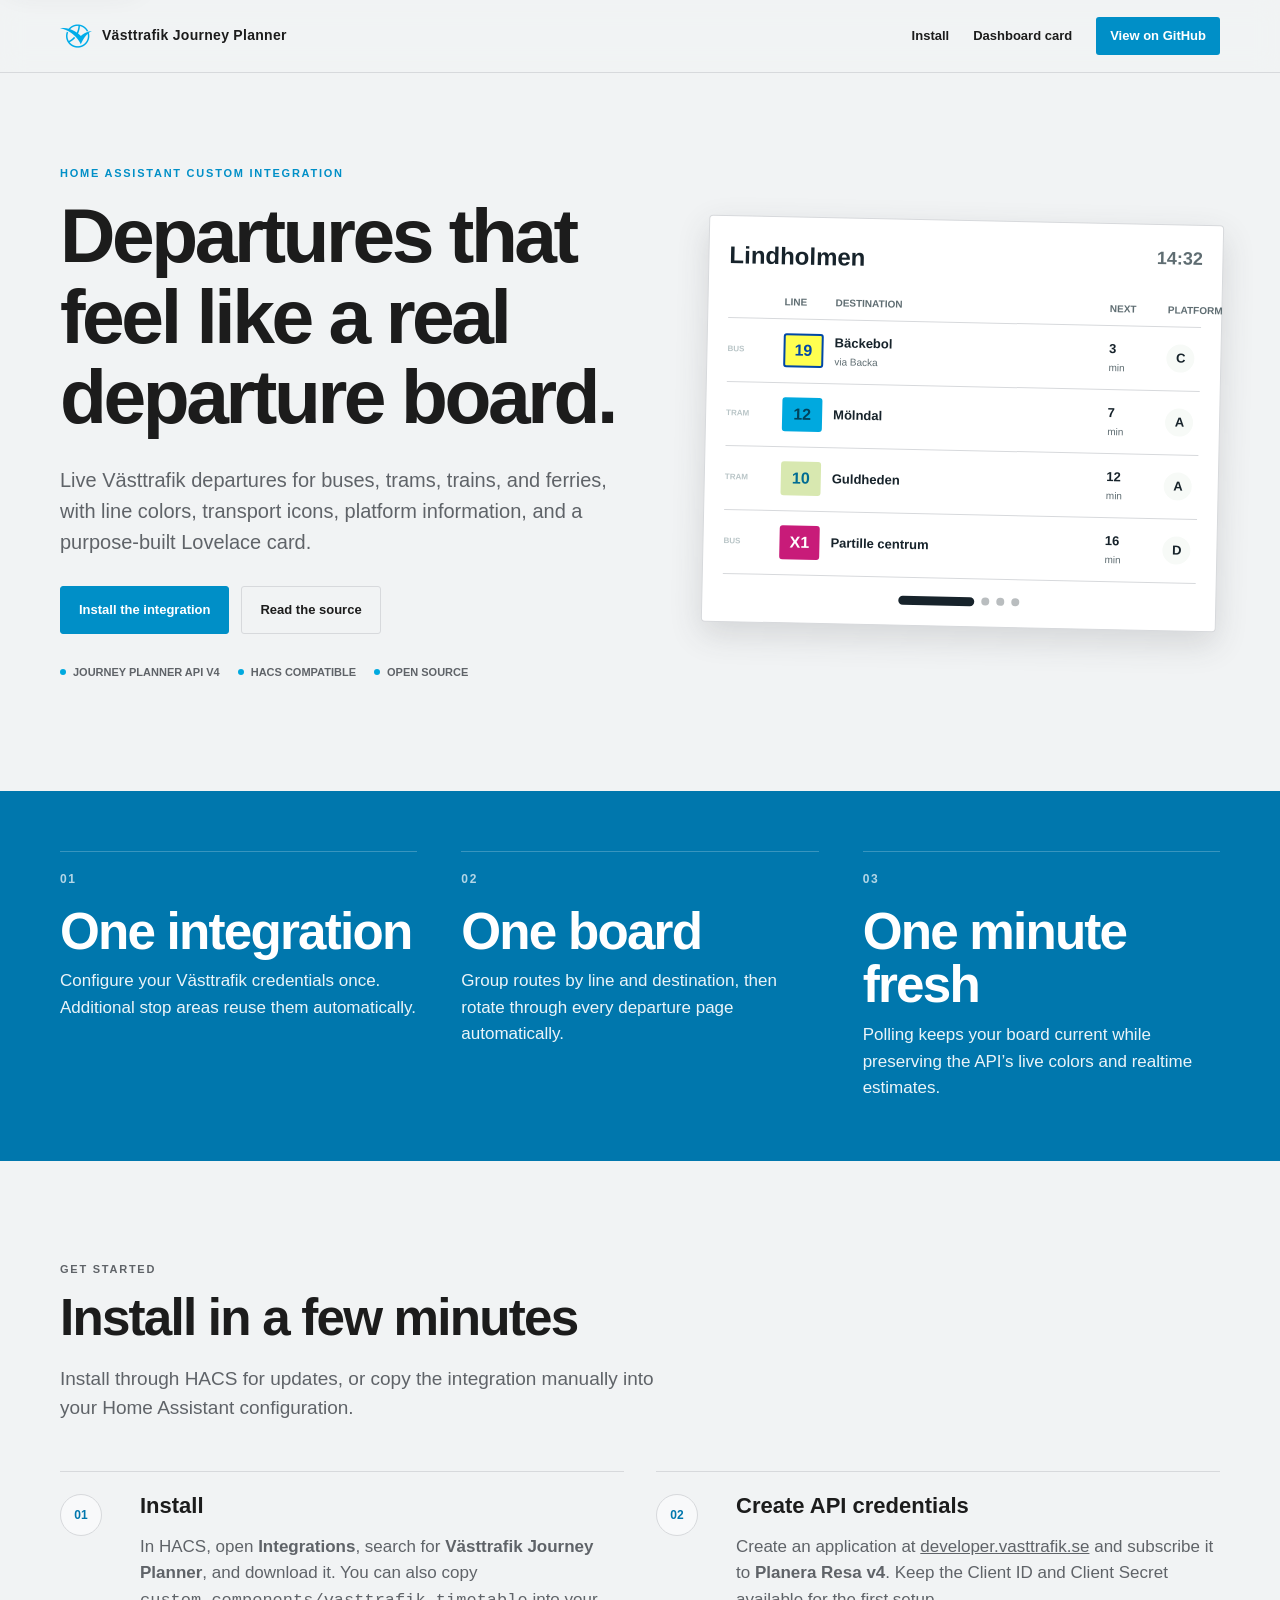
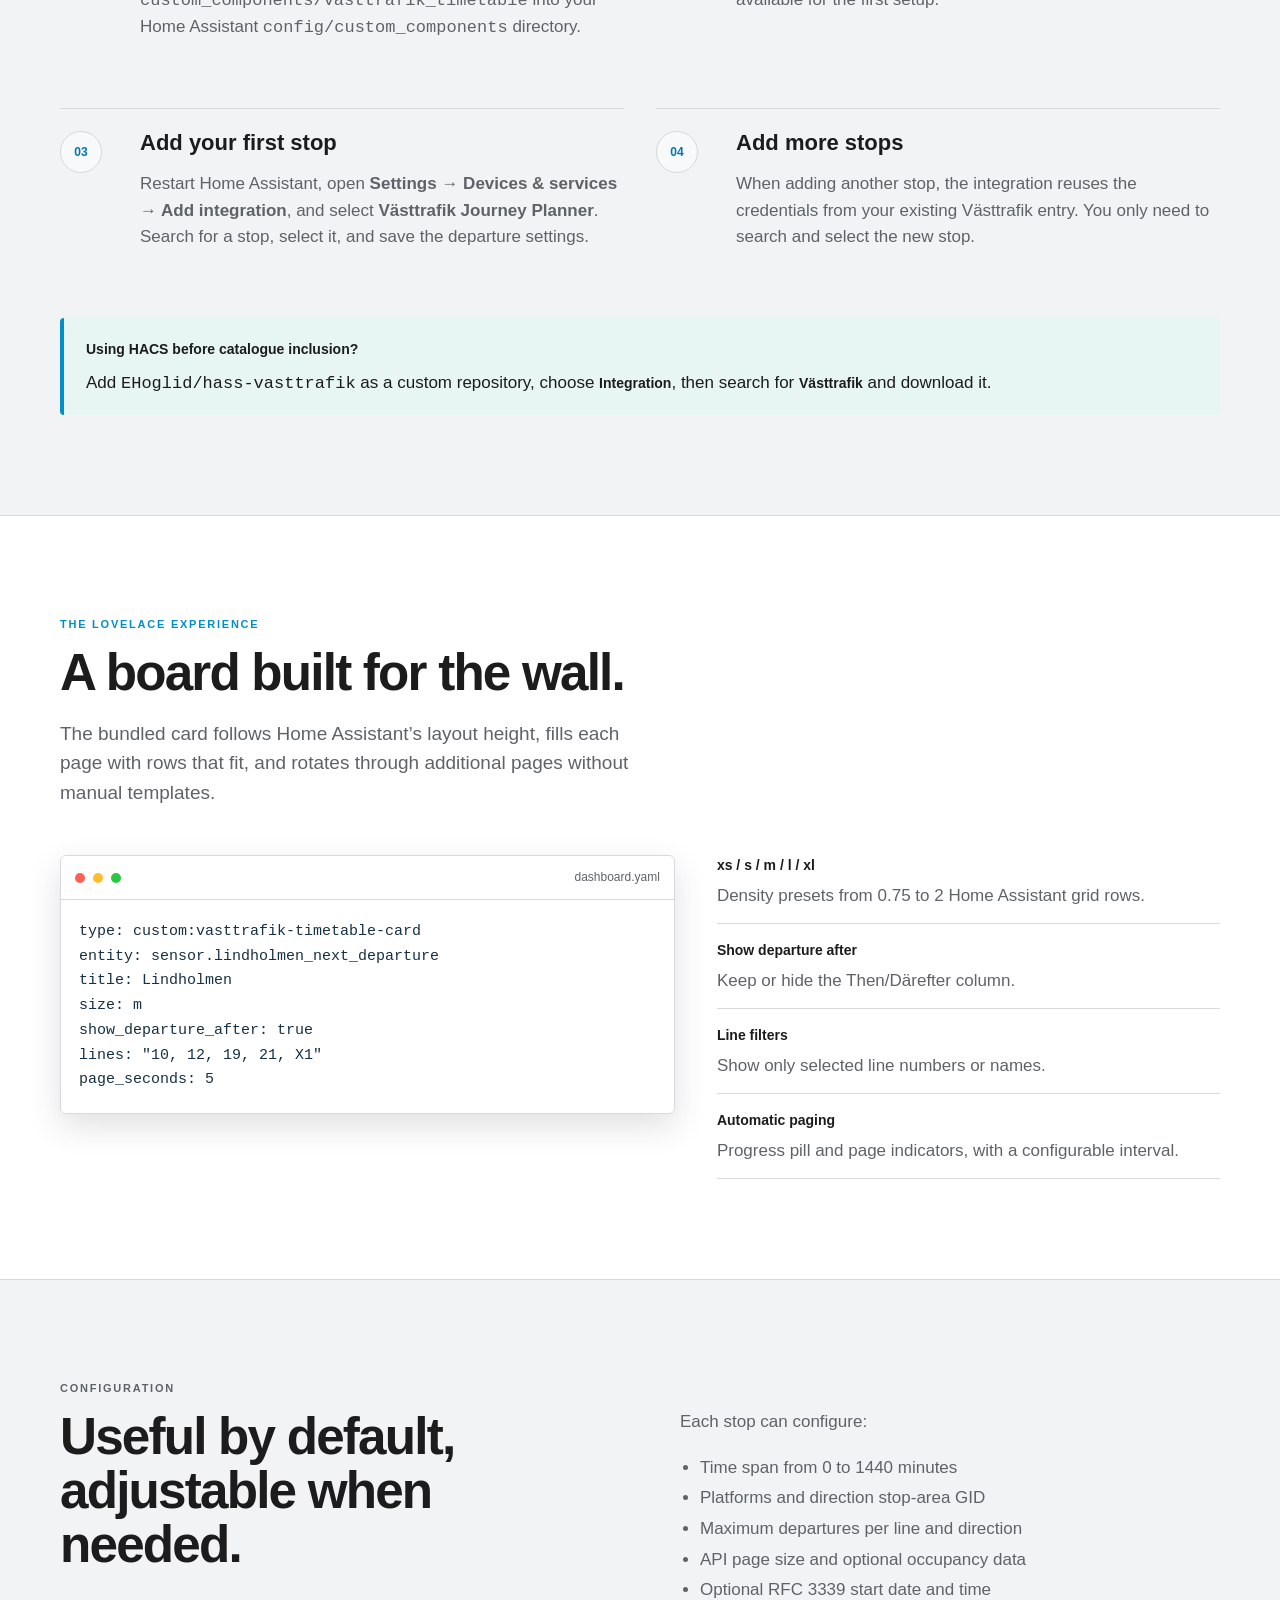
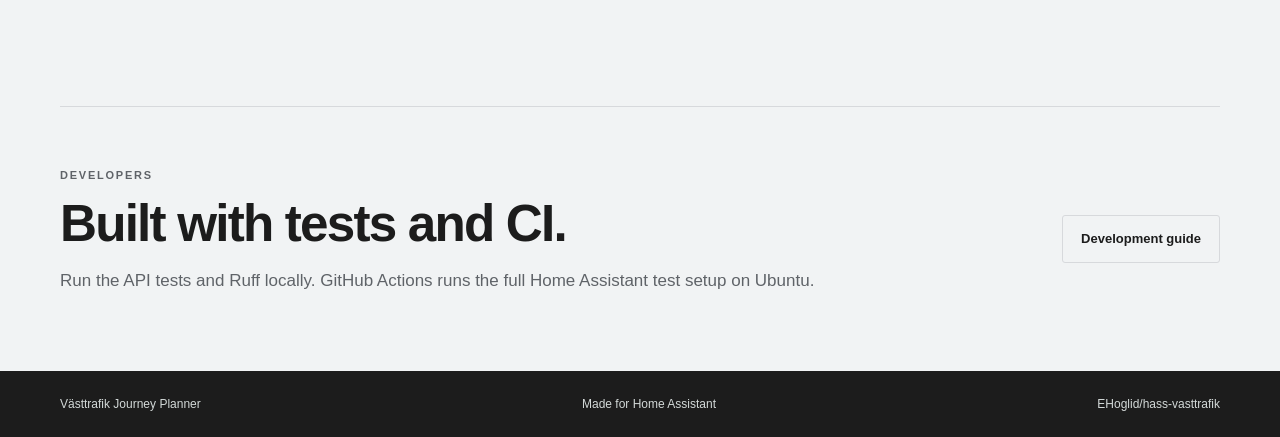
==== commit 6716ad31: "Improve docs landing page styling and accessibility for light/dark mode contrast and maintainability" ====
--- a/docs/index.html
+++ b/docs/index.html
@@ -3,14 +3,28 @@
   <head>
     <meta charset="utf-8" />
     <meta name="viewport" content="width=device-width, initial-scale=1" />
+    <meta name="theme-color" content="#008fc7" />
     <meta
       name="description"
       content="Västtrafik Journey Planner for Home Assistant. Live departures for buses, trams, trains, and ferries."
     />
+    <meta
+      property="og:title"
+      content="Västtrafik Journey Planner for Home Assistant"
+    />
+    <meta
+      property="og:description"
+      content="Live Västtrafik departures for buses, trams, trains, and ferries."
+    />
+    <meta property="og:type" content="website" />
+    <meta property="og:image" content="vasttrafik-icon.png" />
     <title>Västtrafik Journey Planner for Home Assistant</title>
+    <link rel="icon" href="vasttrafik-icon.png" type="image/png" />
     <link rel="stylesheet" href="style.css" />
   </head>
   <body>
+    <a class="skip-link" href="#main-content">Skip to content</a>
+
     <header class="site-header">
       <nav class="nav shell" aria-label="Main navigation">
         <a class="brand" href="#top"
@@ -23,15 +37,18 @@
         <div class="nav-links">
           <a href="#install">Install</a>
           <a href="#card">Dashboard card</a>
-          <a class="nav-cta" href="https://github.com/EHoglid/hass-vasttrafik"
+          <a
+            class="nav-cta"
+            href="https://github.com/EHoglid/hass-vasttrafik"
+            rel="noopener noreferrer"
             >View on GitHub</a
           >
         </div>
       </nav>
     </header>
 
-    <main id="top">
-      <section class="hero shell">
+    <main id="main-content" class="top-shell">
+      <section class="hero shell" id="top">
         <div class="hero-copy">
           <p class="eyebrow">Home Assistant custom integration</p>
           <h1>Departures that feel like a real departure board.</h1>
@@ -41,21 +58,20 @@
             purpose-built Lovelace card.
           </p>
           <div class="hero-actions">
-            <a class="button primary" href="#install"
-              >Install the integration</a
-            >
+            <a class="button primary" href="#install">Install the integration</a>
             <a
               class="button secondary"
               href="https://github.com/EHoglid/hass-vasttrafik"
+              rel="noopener noreferrer"
               >Read the source</a
             >
           </div>
-          <div class="trust-row">
+          <div class="trust-row" aria-label="Key features">
             <span>Journey Planner API v4</span><span>HACS compatible</span
             ><span>Open source</span>
           </div>
         </div>
-        <div class="board-preview" aria-label="Example departure board">
+        <div class="board-preview" aria-label="Example departure board showing Lindholmen departures">
           <div class="board-top"><span>Lindholmen</span><time>14:32</time></div>
           <div class="board-head">
             <span></span><span>Line</span><span>Destination</span
@@ -82,7 +98,7 @@
             ><strong>Partille centrum</strong><b>16 <small>min</small></b
             ><i>D</i>
           </div>
-          <div class="board-footer">
+          <div class="board-footer" aria-hidden="true">
             <span class="active-page"></span><span class="page-dot"></span
             ><span class="page-dot"></span><span class="page-dot"></span>
           </div>
@@ -270,6 +286,7 @@
         <a
           class="button secondary"
           href="https://github.com/EHoglid/hass-vasttrafik#development"
+          rel="noopener noreferrer"
           >Development guide</a
         >
       </section>
@@ -279,7 +296,7 @@
       <div class="shell footer-inner">
         <span>Västtrafik Journey Planner</span
         ><span>Made for Home Assistant</span
-        ><a href="https://github.com/EHoglid/hass-vasttrafik"
+        ><a href="https://github.com/EHoglid/hass-vasttrafik" rel="noopener noreferrer"
           >EHoglid/hass-vasttrafik</a
         >
       </div>
--- a/docs/style.css
+++ b/docs/style.css
@@ -1,60 +1,718 @@
 :root {
-  --ink: #17232b;
-  --muted: #5f6d72;
-  --paper: #f5f2ea;
-  --white: #fffdf8;
-  --line: #d8d6cc;
-  --teal: #008fc7;
-  --aqua: #00a9df;
-  --yellow: #d8e8b0;
-  --pink: #e0005b;
-  --night: #1d252b;
-  --shadow: 0 24px 60px rgba(23, 35, 43, .13);
-}
-
-* { box-sizing: border-box; }
-html { scroll-behavior: smooth; }
-body { margin: 0; color: var(--ink); background: var(--paper); font-family: Georgia, "Times New Roman", serif; font-size: 17px; line-height: 1.55; }
-a { color: inherit; }
-.shell { width: min(1160px, calc(100% - 48px)); margin: 0 auto; }
-.site-header { position: sticky; z-index: 10; top: 0; background: rgba(245, 242, 234, .9); border-bottom: 1px solid rgba(23, 35, 43, .1); backdrop-filter: blur(12px); }
-.nav { display: flex; align-items: center; justify-content: space-between; min-height: 72px; gap: 24px; }
-.brand { display: flex; align-items: center; gap: 10px; color: var(--ink); font-family: Arial, sans-serif; font-size: 14px; font-weight: 800; letter-spacing: .02em; text-decoration: none; }
-.brand-logo { display: block; flex: 0 0 22px; width: 22px; height: 22px; max-width: 22px; max-height: 22px; object-fit: contain; }
-.nav-links { display: flex; align-items: center; gap: 24px; font-family: Arial, sans-serif; font-size: 13px; font-weight: 700; }
-.nav-links a { text-decoration: none; }
-.nav-cta { padding: 9px 14px; color: white; background: var(--teal); border-radius: 3px; }
-.hero { display: grid; grid-template-columns: minmax(0, 1fr) minmax(390px, .9fr); align-items: center; gap: 72px; padding: 92px 0 110px; }
-.eyebrow { margin: 0 0 13px; color: var(--teal); font-family: Arial, sans-serif; font-size: 11px; font-weight: 800; letter-spacing: .16em; text-transform: uppercase; }
-h1, h2, h3 { margin: 0; line-height: 1.05; }
-h1 { max-width: 670px; font-size: clamp(48px, 6vw, 82px); letter-spacing: -.045em; }
-h2 { font-size: clamp(32px, 4vw, 52px); letter-spacing: -.035em; }
-h3 { font-size: 22px; }
-.hero-text { max-width: 570px; margin: 28px 0; color: var(--muted); font-size: 20px; }
-.hero-actions { display: flex; flex-wrap: wrap; gap: 12px; }
-.button { display: inline-block; padding: 13px 18px; border: 1px solid var(--ink); border-radius: 3px; font-family: Arial, sans-serif; font-size: 13px; font-weight: 800; text-decoration: none; }
-.button.primary { color: white; background: var(--teal); border-color: var(--teal); }
-.button.secondary { background: transparent; }
-.trust-row { display: flex; flex-wrap: wrap; gap: 18px; margin-top: 30px; color: var(--muted); font-family: Arial, sans-serif; font-size: 11px; font-weight: 700; text-transform: uppercase; }
-.trust-row span::before { content: ""; display: inline-block; width: 6px; height: 6px; margin: 0 7px 1px 0; background: var(--aqua); border-radius: 50%; }
-.board-preview { padding: 20px; color: #f8fafc; background: var(--night); border: 1px solid #3d4b52; border-radius: 4px; box-shadow: var(--shadow); transform: rotate(1.2deg); }
-.board-top { display: flex; justify-content: space-between; margin-bottom: 20px; font-family: Arial, sans-serif; font-size: 24px; font-weight: 800; }
-.board-top time { color: #c9d1d3; font-size: 18px; }
-.board-head, .board-row { display: grid; grid-template-columns: 48px 43px minmax(0, 1fr) 50px 34px; gap: 8px; align-items: center; }
-.board-head { padding: 0 0 8px; color: #b9c5c7; border-bottom: 1px solid #67747a; font-family: Arial, sans-serif; font-size: 10px; font-weight: 700; text-transform: uppercase; }
-.board-row { min-height: 64px; border-bottom: 1px solid #4b585e; font-family: Arial, sans-serif; font-size: 13px; }
-.board-row strong { overflow: hidden; text-overflow: ellipsis; white-space: nowrap; }
-.board-row small { display: block; color: #bac5c7; font-size: 10px; font-weight: 400; }
-.board-row i { display: grid; place-items: center; width: 28px; height: 28px; color: var(--ink); background: #f7faf7; border-radius: 50%; font-style: normal; font-weight: 800; }
-.mode { color: #b9c5c7; font-size: 8px; font-weight: 800; }
-.line { display: grid; place-items: center; width: 40px; height: 34px; border-radius: 3px; font-size: 16px; font-weight: 900; }
-.yellow { color: #0061eb; background: #ffff50; border: 2px solid #0061eb; }.aqua { color: #00435c; background: var(--aqua); }.green { color: #006c93; background: var(--yellow); }.magenta { color: #ffff50; background: #d400a2; border: 2px solid #ffff50; }
-.board-footer { display: flex; justify-content: center; align-items: center; gap: 7px; padding-top: 18px; }.active-page { display: block; width: 76px; height: 9px; background: #f8fafc; border-radius: 8px; }.page-dot { width: 9px; height: 9px; border: 2px solid #f8fafc; border-radius: 50%; }
-.feature-band { color: white; background: #0077ad; }.feature-grid { display: grid; grid-template-columns: repeat(3, 1fr); gap: 44px; padding: 60px 0; }.feature-grid article { border-top: 1px solid rgba(255,255,255,.38); }.feature-number { display: block; margin: 16px 0 22px; color: #b9edff; font-family: Arial, sans-serif; font-size: 12px; font-weight: 800; }.feature-grid h2 { font-size: 28px; }.feature-grid p { max-width: 290px; margin-bottom: 0; color: #d8f5ff; font-size: 16px; }
-.content-section { padding: 100px 0; }.section-intro { max-width: 600px; margin-bottom: 48px; }.section-intro > p:last-child { color: var(--muted); font-size: 19px; }.steps { display: grid; grid-template-columns: 1fr 1fr; gap: 0 70px; border-top: 1px solid var(--line); }.step { display: grid; grid-template-columns: 45px 1fr; gap: 12px; padding: 28px 0; border-bottom: 1px solid var(--line); }.step > span { color: var(--teal); font-family: Arial, sans-serif; font-size: 12px; font-weight: 800; }.step p { margin: 10px 0 0; color: var(--muted); font-size: 16px; }.step code, code { padding: 2px 5px; color: var(--teal); background: #e9e7dc; border-radius: 2px; font-family: Consolas, monospace; font-size: .83em; }
-.hacs-callout { margin-top: 28px; padding: 18px 22px; color: var(--ink); background: #e8f6f3; border-left: 4px solid var(--teal); }.hacs-callout strong { font-family: Arial, sans-serif; font-size: 14px; }.hacs-callout p { margin: 5px 0 0; color: var(--muted); font-size: 16px; }
-.dark-section { color: white; background: var(--night); }.card-section { padding: 100px 0; }.light .eyebrow { color: #8de9e1; }.light > p:last-child { color: #becacd; }.config-layout { display: grid; grid-template-columns: 1.1fr .9fr; gap: 48px; align-items: start; }.code-window { overflow: hidden; background: #131a1e; border: 1px solid #435158; border-radius: 4px; }.window-bar { display: flex; align-items: center; gap: 6px; padding: 12px 14px; border-bottom: 1px solid #354249; color: #839398; font-family: Arial, sans-serif; font-size: 11px; }.window-bar span { width: 7px; height: 7px; background: #73858a; border-radius: 50%; }.window-bar em { margin-left: 10px; font-style: normal; }.code-window pre { margin: 0; padding: 28px; overflow: auto; color: #d9f7ef; font: 14px/1.8 Consolas, monospace; }.settings-list { border-top: 1px solid #526169; }.settings-list div { padding: 18px 0; border-bottom: 1px solid #526169; }.settings-list b { display: block; color: #a8f2ec; font-family: Arial, sans-serif; font-size: 13px; }.settings-list span { display: block; margin-top: 4px; color: #c2cdd0; font-size: 16px; }
-.split-section { display: grid; grid-template-columns: 1fr 1fr; gap: 80px; }.split-section .section-intro { margin-bottom: 0; }.api-options { padding-top: 12px; color: var(--muted); }.api-options ul { padding-left: 20px; }.api-options li { margin: 10px 0; color: var(--ink); }.install-note { display: flex; align-items: center; justify-content: space-between; gap: 30px; border-top: 1px solid var(--line); }.install-note h2 { font-size: 36px; }.install-note p:last-child { color: var(--muted); }
-.footer { padding: 24px 0; color: #d3d9d8; background: var(--ink); font-family: Arial, sans-serif; font-size: 12px; }.footer-inner { display: flex; justify-content: space-between; gap: 20px; }.footer a { color: #a8f2ec; }
-@media (max-width: 840px) { .hero, .config-layout, .split-section { grid-template-columns: 1fr; gap: 42px; }.hero { padding-top: 62px; }.feature-grid { gap: 28px; }.steps { gap: 0 28px; } }
-@media (max-width: 620px) { .shell { width: min(100% - 30px, 1160px); }.nav { min-height: 62px; }.nav-links a:not(.nav-cta) { display: none; }.hero { padding-bottom: 70px; }.hero-text { font-size: 18px; }.board-preview { transform: none; padding: 14px; }.board-top { font-size: 20px; }.board-head, .board-row { grid-template-columns: 38px 36px minmax(0, 1fr) 40px 28px; gap: 5px; }.board-row { min-height: 55px; font-size: 11px; }.line { width: 34px; height: 30px; font-size: 14px; }.feature-grid, .steps { grid-template-columns: 1fr; }.content-section, .card-section { padding: 70px 0; }.install-note { display: block; }.install-note .button { margin-top: 18px; }.footer-inner { flex-direction: column; gap: 8px; } }
+  color-scheme: light;
+
+  --page-bg: #f1f3f4;
+  --surface: #ffffff;
+  --surface-alt: #f8f9fa;
+  --surface-strong: #1f1f1f;
+  --text: #1c1c1c;
+  --text-muted: #5f6368;
+  --text-soft: #6b7280;
+  --border: #d7d9dc;
+  --brand: #008fc7;
+  --brand-strong: #0077ad;
+  --brand-accent: #00a9df;
+  --brand-soft: #d8e8b0;
+  --callout-bg: #e8f6f3;
+  --footer-bg: #1c1c1c;
+  --footer-text: #d3d9d8;
+  --button-text: #ffffff;
+  --board-bg: #ffffff;
+  --board-text: #17232b;
+  --board-muted: #5f6d72;
+  --board-border: #d7d9dc;
+  --platform-bg: #f7faf7;
+  --platform-text: #17232b;
+  --code-bg: #ffffff;
+  --code-text: #173044;
+  --shadow: 0 12px 32px rgba(60, 64, 67, 0.16);
+}
+
+@media (prefers-color-scheme: dark) {
+  :root {
+    color-scheme: dark;
+
+    --page-bg: #111111;
+    --surface: #1f1f1f;
+    --surface-alt: #282828;
+    --surface-strong: #202124;
+    --text: #f1f3f4;
+    --text-muted: #b7bdc2;
+    --text-soft: #c9d1d3;
+    --border: #45484b;
+    --brand: #2db6ea;
+    --brand-strong: #1a9ed4;
+    --brand-accent: #5bc8f7;
+    --brand-soft: #cfe28a;
+    --callout-bg: #163b3a;
+    --footer-bg: #090909;
+    --footer-text: #dfe9e7;
+    --button-text: #0b1115;
+    --board-bg: #182126;
+    --board-text: #f4fbfd;
+    --board-muted: #b9c8cc;
+    --board-border: #46565c;
+    --platform-bg: #2c383b;
+    --platform-text: #f4fbfd;
+    --code-bg: #131a1e;
+    --code-text: #e6fbff;
+    --shadow: 0 12px 32px rgba(0, 0, 0, 0.35);
+  }
+}
+
+* {
+  box-sizing: border-box;
+}
+
+html {
+  scroll-behavior: smooth;
+}
+
+body {
+  margin: 0;
+  color: var(--text);
+  background: var(--page-bg);
+  font-family: "Segoe UI", Arial, sans-serif;
+  font-size: 17px;
+  line-height: 1.55;
+}
+
+img {
+  max-width: 100%;
+}
+
+a {
+  color: inherit;
+}
+
+.skip-link {
+  position: fixed;
+  top: 12px;
+  left: 12px;
+  z-index: 20;
+  padding: 10px 14px;
+  color: var(--button-text);
+  background: var(--brand);
+  border-radius: 4px;
+  box-shadow: var(--shadow);
+  transform: translateY(-200%);
+  transition: transform 0.2s ease;
+  text-decoration: none;
+  font-family: Arial, sans-serif;
+  font-size: 13px;
+  font-weight: 700;
+}
+
+.skip-link:focus {
+  transform: translateY(0);
+}
+
+.shell {
+  width: min(1160px, calc(100% - 48px));
+  margin: 0 auto;
+}
+
+.site-header {
+  position: sticky;
+  z-index: 10;
+  top: 0;
+  background: color-mix(in srgb, var(--page-bg) 92%, transparent);
+  border-bottom: 1px solid var(--border);
+  backdrop-filter: blur(12px);
+}
+
+.nav {
+  display: flex;
+  align-items: center;
+  justify-content: space-between;
+  min-height: 72px;
+  gap: 24px;
+}
+
+.brand {
+  display: flex;
+  align-items: center;
+  gap: 10px;
+  color: var(--text);
+  font-family: Arial, sans-serif;
+  font-size: 14px;
+  font-weight: 800;
+  letter-spacing: 0.02em;
+  text-decoration: none;
+}
+
+.brand-logo {
+  display: block;
+  flex: 0 0 32px;
+  width: 32px;
+  height: 32px;
+  max-width: 32px;
+  max-height: 32px;
+  object-fit: contain;
+}
+
+.nav-links {
+  display: flex;
+  align-items: center;
+  gap: 24px;
+  font-family: Arial, sans-serif;
+  font-size: 13px;
+  font-weight: 700;
+}
+
+.nav-links a {
+  text-decoration: none;
+}
+
+.nav-cta,
+.button.primary {
+  color: var(--button-text);
+  background: var(--brand);
+  border-color: var(--brand);
+}
+
+.nav-cta {
+  padding: 9px 14px;
+  border-radius: 3px;
+}
+
+.hero {
+  display: grid;
+  grid-template-columns: minmax(0, 1fr) minmax(390px, 0.9fr);
+  align-items: center;
+  gap: 72px;
+  padding: 92px 0 110px;
+}
+
+.eyebrow {
+  margin: 0 0 13px;
+  color: var(--brand);
+  font-family: Arial, sans-serif;
+  font-size: 11px;
+  font-weight: 800;
+  letter-spacing: 0.16em;
+  text-transform: uppercase;
+}
+
+h1,
+h2,
+h3 {
+  margin: 0;
+  line-height: 1.05;
+  color: var(--text);
+}
+
+h1 {
+  max-width: 670px;
+  font-size: clamp(48px, 6vw, 82px);
+  letter-spacing: -0.045em;
+}
+
+h2 {
+  font-size: clamp(32px, 4vw, 52px);
+  letter-spacing: -0.035em;
+}
+
+h3 {
+  font-size: 22px;
+}
+
+.hero-text {
+  max-width: 570px;
+  margin: 28px 0;
+  color: var(--text-muted);
+  font-size: 20px;
+}
+
+.hero-actions {
+  display: flex;
+  flex-wrap: wrap;
+  gap: 12px;
+}
+
+.button {
+  display: inline-block;
+  padding: 13px 18px;
+  border: 1px solid var(--text);
+  border-radius: 3px;
+  font-family: Arial, sans-serif;
+  font-size: 13px;
+  font-weight: 800;
+  text-decoration: none;
+  transition: filter 0.2s ease, opacity 0.2s ease;
+}
+
+.button.secondary {
+  color: var(--text);
+  background: transparent;
+  border-color: var(--border);
+}
+
+.button:hover,
+.nav-links a:hover {
+  filter: brightness(0.97);
+}
+
+a:focus-visible,
+button:focus-visible {
+  outline: 3px solid var(--brand-accent);
+  outline-offset: 3px;
+}
+
+.trust-row {
+  display: flex;
+  flex-wrap: wrap;
+  gap: 18px;
+  margin-top: 30px;
+  color: var(--text-muted);
+  font-family: Arial, sans-serif;
+  font-size: 11px;
+  font-weight: 700;
+  text-transform: uppercase;
+}
+
+.trust-row span::before {
+  content: "";
+  display: inline-block;
+  width: 6px;
+  height: 6px;
+  margin: 0 7px 1px 0;
+  background: var(--brand-accent);
+  border-radius: 50%;
+}
+
+.board-preview {
+  padding: 20px;
+  color: var(--board-text);
+  background: var(--board-bg);
+  border: 1px solid var(--board-border);
+  border-radius: 4px;
+  box-shadow: var(--shadow);
+  transform: rotate(1.2deg);
+}
+
+.board-top {
+  display: flex;
+  justify-content: space-between;
+  margin-bottom: 20px;
+  font-family: Arial, sans-serif;
+  font-size: 24px;
+  font-weight: 800;
+}
+
+.board-top time {
+  color: var(--board-muted);
+  font-size: 18px;
+}
+
+.board-head,
+.board-row {
+  display: grid;
+  grid-template-columns: 48px 43px minmax(0, 1fr) 50px 34px;
+  gap: 8px;
+  align-items: center;
+}
+
+.board-head {
+  padding: 0 0 8px;
+  color: var(--board-muted);
+  border-bottom: 1px solid var(--board-border);
+  font-family: Arial, sans-serif;
+  font-size: 10px;
+  font-weight: 700;
+  text-transform: uppercase;
+}
+
+.board-row {
+  min-height: 64px;
+  border-bottom: 1px solid var(--board-border);
+  font-family: Arial, sans-serif;
+  font-size: 13px;
+}
+
+.board-row strong {
+  overflow: hidden;
+  text-overflow: ellipsis;
+  white-space: nowrap;
+}
+
+.board-row small {
+  display: block;
+  color: var(--board-muted);
+  font-size: 10px;
+  font-weight: 400;
+}
+
+.board-row i {
+  display: grid;
+  place-items: center;
+  width: 28px;
+  height: 28px;
+  color: var(--platform-text);
+  background: var(--platform-bg);
+  border-radius: 50%;
+  font-style: normal;
+  font-weight: 800;
+}
+
+.mode {
+  color: #b9c5c7;
+  font-size: 8px;
+  font-weight: 800;
+}
+
+.line {
+  display: grid;
+  place-items: center;
+  width: 40px;
+  height: 34px;
+  border-radius: 3px;
+  font-size: 16px;
+  font-weight: 900;
+}
+
+.yellow {
+  color: #0047a6;
+  background: #ffff50;
+  border: 2px solid #0047a6;
+}
+
+.aqua {
+  color: #00435c;
+  background: var(--brand-accent);
+}
+
+.green {
+  color: #006c93;
+  background: var(--brand-soft);
+}
+
+.magenta {
+  color: #ffffff;
+  background: #c81b79;
+}
+
+.board-footer {
+  display: flex;
+  justify-content: center;
+  align-items: center;
+  gap: 7px;
+  padding-top: 18px;
+}
+
+.active-page {
+  display: block;
+  width: 76px;
+  height: 9px;
+  background: var(--board-text);
+  border-radius: 999px;
+}
+
+.page-dot {
+  display: block;
+  width: 8px;
+  height: 8px;
+  background: rgba(23, 35, 43, 0.3);
+  border-radius: 50%;
+}
+
+.feature-band {
+  color: #ffffff;
+  background: var(--brand-strong);
+}
+
+.feature-grid {
+  display: grid;
+  grid-template-columns: repeat(3, minmax(0, 1fr));
+  gap: 44px;
+  padding: 60px 0;
+}
+
+.feature-grid article {
+  border-top: 1px solid rgba(255, 255, 255, 0.22);
+  padding-top: 18px;
+}
+
+.feature-number {
+  display: block;
+  margin-bottom: 16px;
+  color: rgba(255, 255, 255, 0.7);
+  font-family: Arial, sans-serif;
+  font-size: 12px;
+  font-weight: 800;
+  letter-spacing: 0.14em;
+  text-transform: uppercase;
+}
+
+.feature-grid h2 {
+  margin-bottom: 10px;
+  color: #ffffff;
+}
+
+.feature-grid p {
+  margin: 0;
+  color: rgba(255, 255, 255, 0.92);
+}
+
+.content-section {
+  padding: 100px 0;
+}
+
+.section-intro {
+  max-width: 600px;
+  margin-bottom: 48px;
+}
+
+.section-intro > p:last-child {
+  color: var(--text-muted);
+  font-size: 19px;
+}
+
+.steps {
+  display: grid;
+  grid-template-columns: repeat(2, minmax(0, 1fr));
+  gap: 28px 32px;
+}
+
+.step {
+  display: grid;
+  grid-template-columns: 60px minmax(0, 1fr);
+  gap: 20px;
+  align-items: start;
+  padding: 22px 0;
+  border-top: 1px solid var(--border);
+}
+
+.step > span {
+  display: inline-grid;
+  place-items: center;
+  width: 42px;
+  height: 42px;
+  background: var(--surface-alt);
+  border: 1px solid var(--border);
+  border-radius: 50%;
+  color: var(--brand-strong);
+  font-family: Arial, sans-serif;
+  font-size: 12px;
+  font-weight: 800;
+}
+
+.step p,
+.api-options p,
+.install-note p,
+.section-intro p {
+  color: var(--text-muted);
+}
+
+.step h3 {
+  margin-bottom: 8px;
+}
+
+.hacs-callout {
+  margin-top: 28px;
+  padding: 18px 22px;
+  color: var(--text);
+  background: var(--callout-bg);
+  border-left: 4px solid var(--brand);
+  border-radius: 4px;
+}
+
+.hacs-callout strong {
+  font-family: Arial, sans-serif;
+  font-size: 14px;
+}
+
+.hacs-callout p {
+  margin: 8px 0 0;
+  color: var(--text);
+}
+
+.dark-section {
+  color: var(--text);
+  background: var(--surface);
+  border-top: 1px solid var(--border);
+  border-bottom: 1px solid var(--border);
+}
+
+.card-section {
+  padding: 100px 0;
+}
+
+.light .eyebrow {
+  color: var(--brand);
+}
+
+.config-layout {
+  display: grid;
+  grid-template-columns: minmax(0, 1.1fr) minmax(260px, 0.9fr);
+  gap: 42px;
+  align-items: start;
+}
+
+.code-window {
+  background: var(--surface-alt);
+  border: 1px solid var(--border);
+  border-radius: 6px;
+  overflow: hidden;
+  box-shadow: var(--shadow);
+}
+
+.window-bar {
+  display: flex;
+  align-items: center;
+  gap: 8px;
+  padding: 12px 14px;
+  background: var(--surface);
+  border-bottom: 1px solid var(--border);
+  font-family: Arial, sans-serif;
+  color: var(--text-muted);
+}
+
+.window-bar span {
+  display: block;
+  width: 10px;
+  height: 10px;
+  border-radius: 50%;
+  background: #d1d5db;
+}
+
+.window-bar span:nth-child(1) { background: #ff5f57; }
+.window-bar span:nth-child(2) { background: #febc2e; }
+.window-bar span:nth-child(3) { background: #28c840; }
+
+.window-bar em {
+  margin-left: auto;
+  font-style: normal;
+  font-size: 12px;
+}
+
+.code-window pre {
+  margin: 0;
+  padding: 20px 18px;
+  overflow-x: auto;
+  color: var(--code-text);
+  background: var(--code-bg);
+  font-size: 15px;
+  line-height: 1.65;
+}
+
+.settings-list {
+  display: grid;
+  gap: 16px;
+}
+
+.settings-list div {
+  display: grid;
+  gap: 6px;
+  padding-bottom: 14px;
+  border-bottom: 1px solid var(--border);
+}
+
+.settings-list b {
+  font-family: Arial, sans-serif;
+  font-size: 14px;
+}
+
+.settings-list span {
+  color: var(--text-muted);
+}
+
+.split-section {
+  display: grid;
+  grid-template-columns: 1fr 1fr;
+  gap: 80px;
+}
+
+.split-section .section-intro {
+  margin-bottom: 0;
+}
+
+.api-options {
+  padding-top: 12px;
+  color: var(--text-muted);
+}
+
+.api-options ul {
+  margin: 14px 0 0;
+  padding-left: 20px;
+  line-height: 1.8;
+}
+
+.install-note {
+  display: flex;
+  align-items: center;
+  justify-content: space-between;
+  gap: 24px;
+  padding-top: 60px;
+  padding-bottom: 60px;
+  border-top: 1px solid var(--border);
+}
+
+.footer {
+  padding: 24px 0;
+  color: var(--footer-text);
+  background: var(--footer-bg);
+  font-family: Arial, sans-serif;
+  font-size: 12px;
+}
+
+.footer-inner {
+  display: flex;
+  justify-content: space-between;
+  gap: 20px;
+}
+
+.footer a {
+  color: inherit;
+  text-decoration: none;
+}
+
+@media (max-width: 840px) {
+  .hero,
+  .config-layout,
+  .split-section {
+    grid-template-columns: 1fr;
+    gap: 42px;
+  }
+
+  .hero {
+    padding-top: 62px;
+  }
+
+  .feature-grid {
+    grid-template-columns: 1fr;
+    gap: 28px;
+  }
+
+  .steps {
+    grid-template-columns: 1fr;
+  }
+}
+
+@media (max-width: 620px) {
+  .shell {
+    width: min(100% - 30px, 1160px);
+  }
+
+  .nav {
+    min-height: 62px;
+  }
+
+  .nav-links a:not(.nav-cta) {
+    display: none;
+  }
+
+  .hero {
+    padding-bottom: 70px;
+  }
+
+  .hero-text {
+    font-size: 18px;
+  }
+
+  .install-note,
+  .footer-inner {
+    flex-direction: column;
+    align-items: flex-start;
+  }
+}
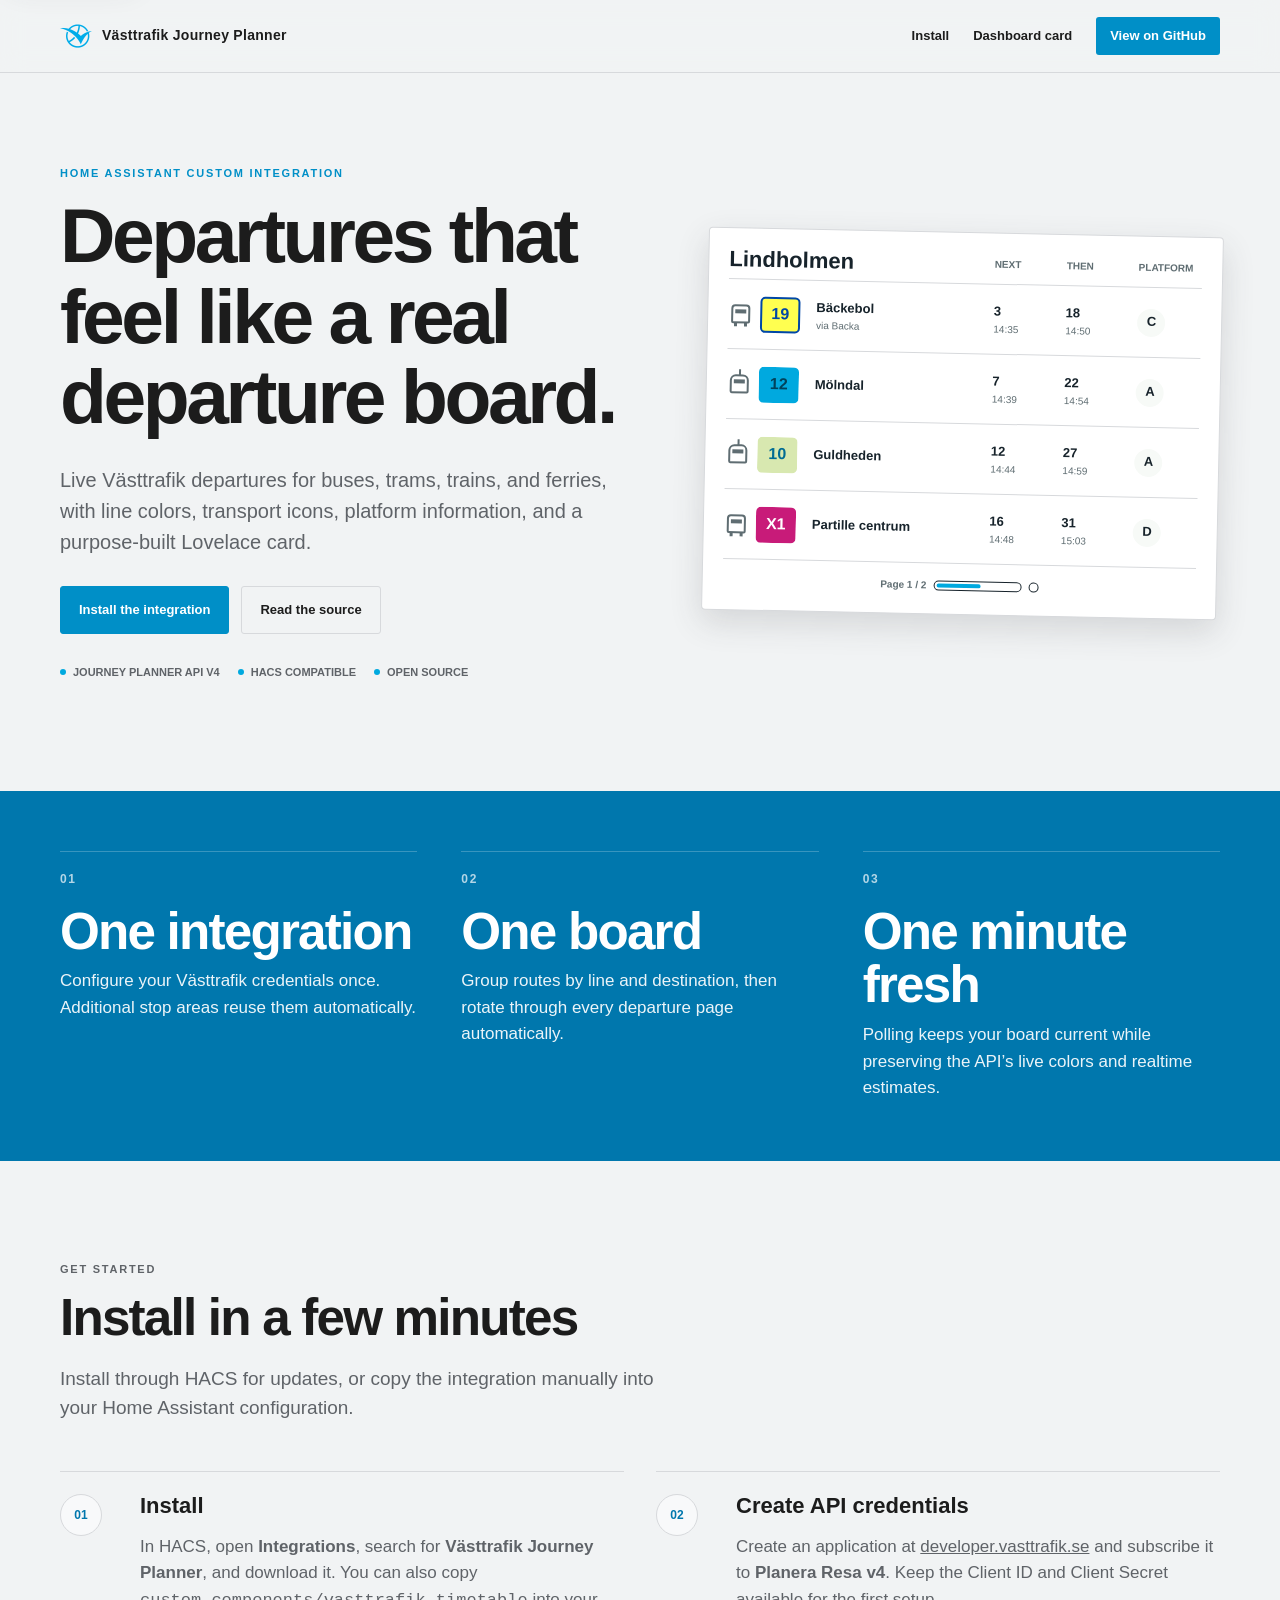
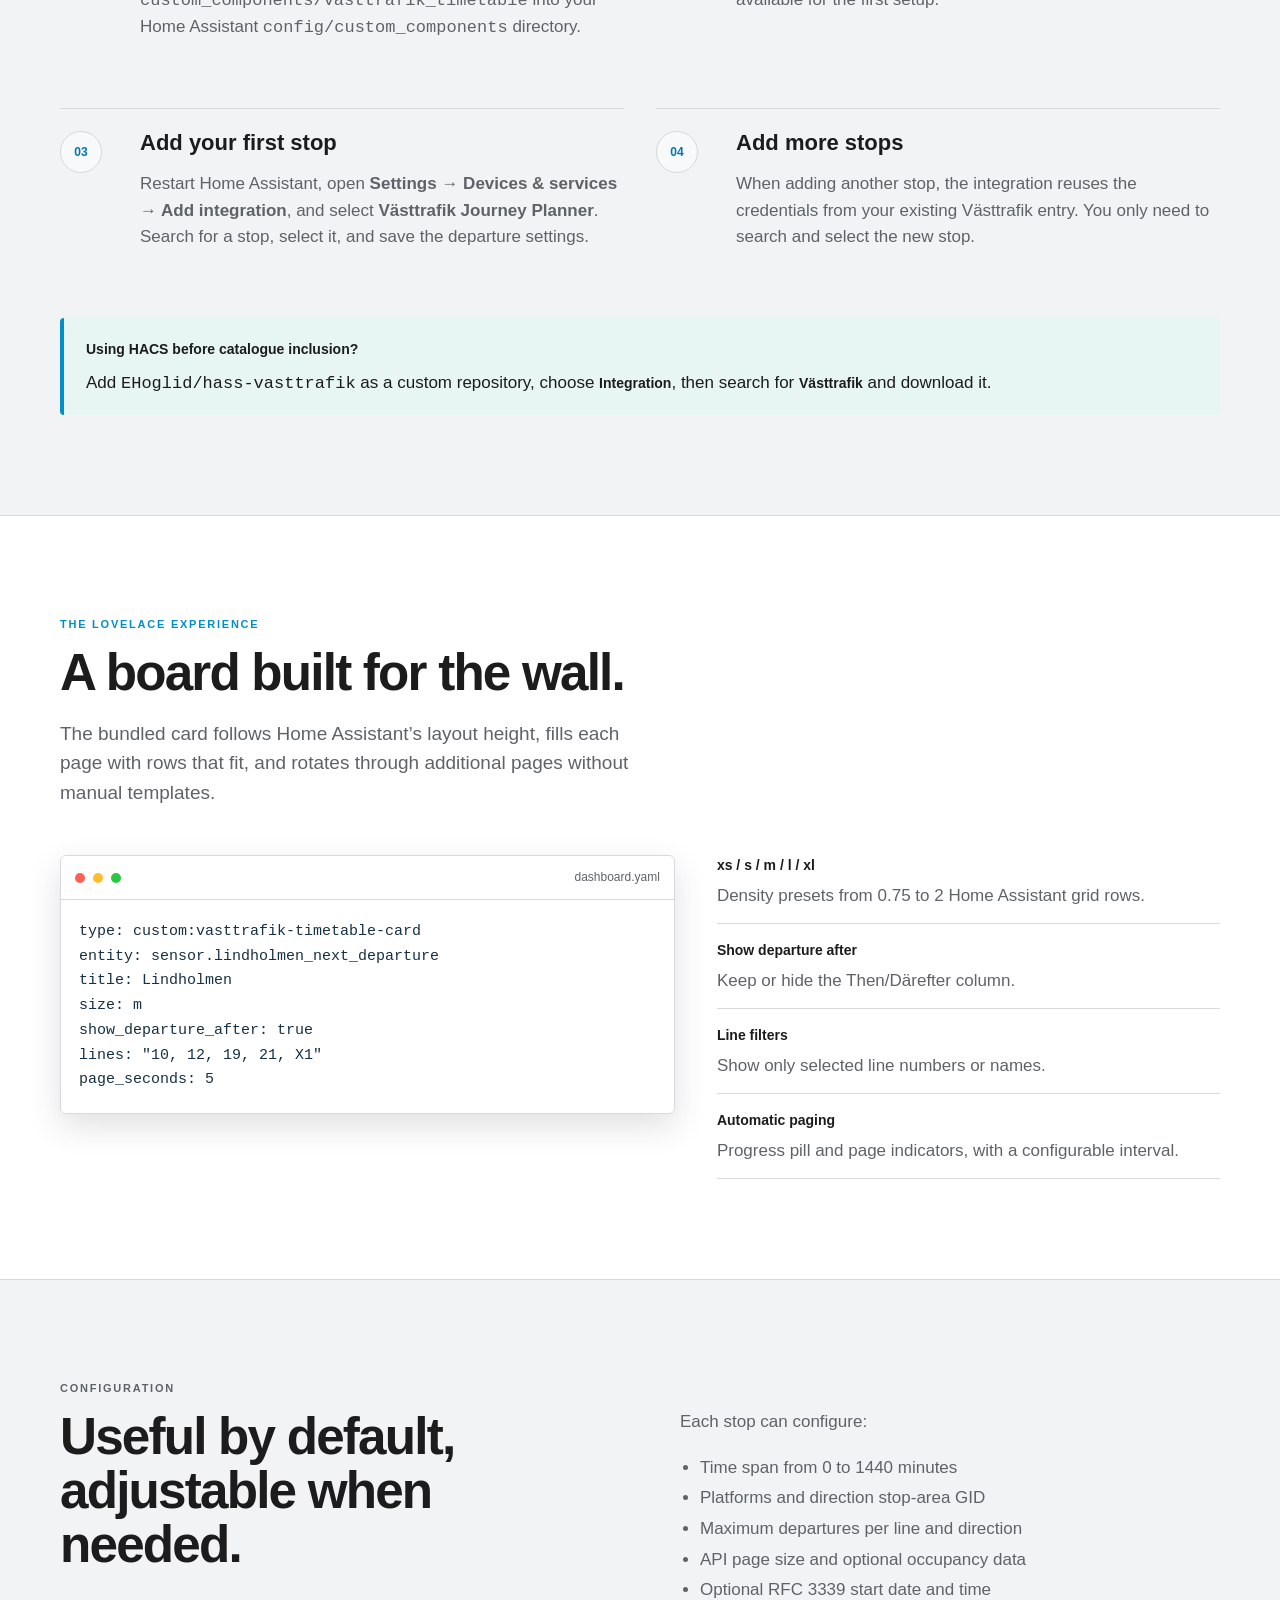
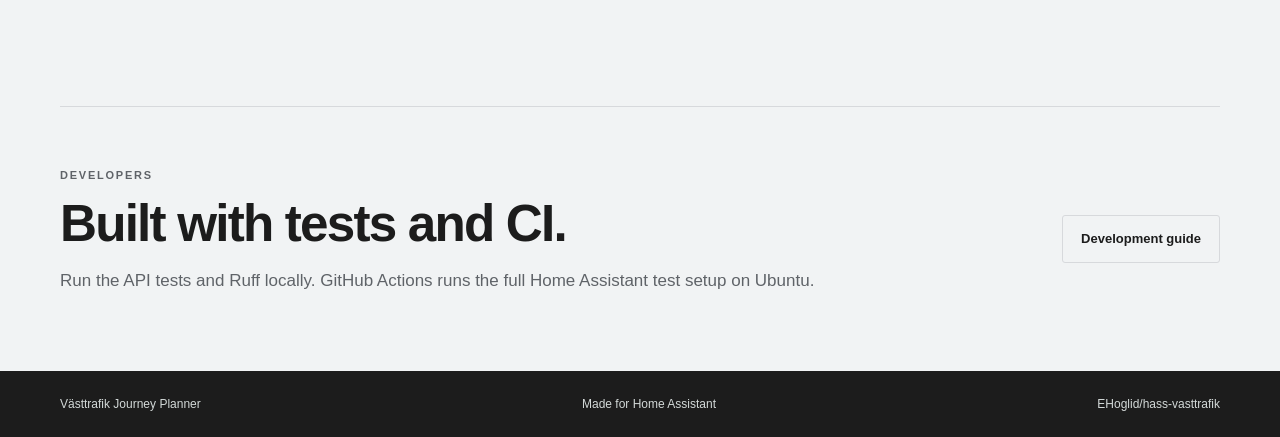
==== commit 01dbbe0c: "Refresh departure board preview" ====
--- a/docs/index.html
+++ b/docs/index.html
@@ -58,7 +58,9 @@
             purpose-built Lovelace card.
           </p>
           <div class="hero-actions">
-            <a class="button primary" href="#install">Install the integration</a>
+            <a class="button primary" href="#install"
+              >Install the integration</a
+            >
             <a
               class="button secondary"
               href="https://github.com/EHoglid/hass-vasttrafik"
@@ -71,36 +73,53 @@
             ><span>Open source</span>
           </div>
         </div>
-        <div class="board-preview" aria-label="Example departure board showing Lindholmen departures">
-          <div class="board-top"><span>Lindholmen</span><time>14:32</time></div>
+        <div
+          class="board-preview"
+          aria-label="Example departure board showing Lindholmen departures"
+        >
           <div class="board-head">
-            <span></span><span>Line</span><span>Destination</span
-            ><span>Next</span><span>Platform</span>
+            <span class="stop-title">Lindholmen</span><span>Next</span
+            ><span>Then</span><span>Platform</span>
           </div>
           <div class="board-row">
-            <span class="mode bus">BUS</span><b class="line yellow">19</b
+            <span class="mode" aria-label="Bus"
+              ><span class="mode-icon bus"></span></span
+            ><b class="line yellow">19</b
             ><strong>Bäckebol <small>via Backa</small></strong
-            ><b>3 <small>min</small></b
+            ><b>3 <small>14:35</small></b
+            ><b>18 <small>14:50</small></b
             ><i>C</i>
           </div>
           <div class="board-row">
-            <span class="mode tram">TRAM</span><b class="line aqua">12</b
-            ><strong>Mölndal</strong><b>7 <small>min</small></b
+            <span class="mode" aria-label="Tram"
+              ><span class="mode-icon tram"></span></span
+            ><b class="line aqua">12</b><strong>Mölndal</strong
+            ><b>7 <small>14:39</small></b
+            ><b>22 <small>14:54</small></b
             ><i>A</i>
           </div>
           <div class="board-row">
-            <span class="mode tram">TRAM</span><b class="line green">10</b
-            ><strong>Guldheden</strong><b>12 <small>min</small></b
+            <span class="mode" aria-label="Tram"
+              ><span class="mode-icon tram"></span></span
+            ><b class="line green">10</b><strong>Guldheden</strong
+            ><b>12 <small>14:44</small></b
+            ><b>27 <small>14:59</small></b
             ><i>A</i>
           </div>
           <div class="board-row">
-            <span class="mode bus">BUS</span><b class="line magenta">X1</b
-            ><strong>Partille centrum</strong><b>16 <small>min</small></b
+            <span class="mode" aria-label="Bus"
+              ><span class="mode-icon bus"></span></span
+            ><b class="line magenta">X1</b><strong>Partille centrum</strong
+            ><b>16 <small>14:48</small></b
+            ><b>31 <small>15:03</small></b
             ><i>D</i>
           </div>
-          <div class="board-footer" aria-hidden="true">
-            <span class="active-page"></span><span class="page-dot"></span
-            ><span class="page-dot"></span><span class="page-dot"></span>
+          <div class="board-footer" aria-label="Page 1 of 2">
+            <span class="page-controls"
+              ><span class="page-label">Page 1 / 2</span
+              ><span class="page-progress"><span></span></span
+              ><span class="page-dot"></span
+            ></span>
           </div>
         </div>
       </section>
@@ -296,7 +315,9 @@
       <div class="shell footer-inner">
         <span>Västtrafik Journey Planner</span
         ><span>Made for Home Assistant</span
-        ><a href="https://github.com/EHoglid/hass-vasttrafik" rel="noopener noreferrer"
+        ><a
+          href="https://github.com/EHoglid/hass-vasttrafik"
+          rel="noopener noreferrer"
           >EHoglid/hass-vasttrafik</a
         >
       </div>
--- a/docs/style.css
+++ b/docs/style.css
@@ -308,7 +308,7 @@
 .board-head,
 .board-row {
   display: grid;
-  grid-template-columns: 48px 43px minmax(0, 1fr) 50px 34px;
+  grid-template-columns: 24px 48px minmax(0, 1fr) 64px 64px 64px;
   gap: 8px;
   align-items: center;
 }
@@ -323,8 +323,16 @@
   text-transform: uppercase;
 }
 
+.board-head .stop-title {
+  grid-column: 1 / 4;
+  color: var(--board-text);
+  font-size: 22px;
+  line-height: 1;
+  text-transform: none;
+}
+
 .board-row {
-  min-height: 64px;
+  min-height: 70px;
   border-bottom: 1px solid var(--board-border);
   font-family: Arial, sans-serif;
   font-size: 13px;
@@ -356,17 +364,76 @@
 }
 
 .mode {
-  color: #b9c5c7;
-  font-size: 8px;
-  font-weight: 800;
+  color: var(--board-muted);
+  display: grid;
+  place-items: center;
+  text-align: center;
+}
+
+.mode-icon {
+  position: relative;
+  display: block;
+  width: 19px;
+  height: 19px;
+  border: 2px solid currentColor;
+}
+
+.mode-icon.bus {
+  border-radius: 4px 4px 2px 2px;
+}
+
+.mode-icon.bus::before {
+  position: absolute;
+  top: 3px;
+  right: 2px;
+  left: 2px;
+  height: 4px;
+  background: currentColor;
+  content: "";
+}
+
+.mode-icon.bus::after {
+  position: absolute;
+  right: 1px;
+  bottom: -5px;
+  left: 1px;
+  height: 4px;
+  border-right: 3px solid currentColor;
+  border-left: 3px solid currentColor;
+  content: "";
+}
+
+.mode-icon.tram {
+  border-radius: 6px 6px 2px 2px;
+}
+
+.mode-icon.tram::before {
+  position: absolute;
+  top: 3px;
+  right: 2px;
+  left: 2px;
+  height: 4px;
+  background: currentColor;
+  content: "";
+}
+
+.mode-icon.tram::after {
+  position: absolute;
+  top: -7px;
+  left: 7px;
+  width: 2px;
+  height: 6px;
+  background: currentColor;
+  content: "";
 }
 
 .line {
   display: grid;
   place-items: center;
   width: 40px;
-  height: 34px;
-  border-radius: 3px;
+  height: 36px;
+  border: 2px solid transparent;
+  border-radius: 5px;
   font-size: 16px;
   font-weight: 900;
 }
@@ -394,25 +461,49 @@
 
 .board-footer {
   display: flex;
+  align-items: center;
+  padding-top: 14px;
+  color: var(--board-muted);
+  font-family: Arial, sans-serif;
+  font-size: 10px;
+  font-weight: 700;
+}
+
+.page-label {
+  white-space: nowrap;
+}
+
+.page-controls {
+  display: flex;
+  align-items: center;
   justify-content: center;
-  align-items: center;
+  width: 100%;
   gap: 7px;
-  padding-top: 18px;
-}
-
-.active-page {
+}
+
+.page-progress {
   display: block;
-  width: 76px;
-  height: 9px;
-  background: var(--board-text);
-  border-radius: 999px;
+  width: 88px;
+  height: 10px;
+  padding: 2px;
+  overflow: hidden;
+  border: 1px solid var(--board-text);
+  border-radius: 8px;
+}
+
+.page-progress span {
+  display: block;
+  width: 54%;
+  height: 100%;
+  background: var(--brand-accent);
+  border-radius: 5px;
 }
 
 .page-dot {
   display: block;
-  width: 8px;
-  height: 8px;
-  background: rgba(23, 35, 43, 0.3);
+  width: 10px;
+  height: 10px;
+  border: 1px solid var(--board-text);
   border-radius: 50%;
 }
 
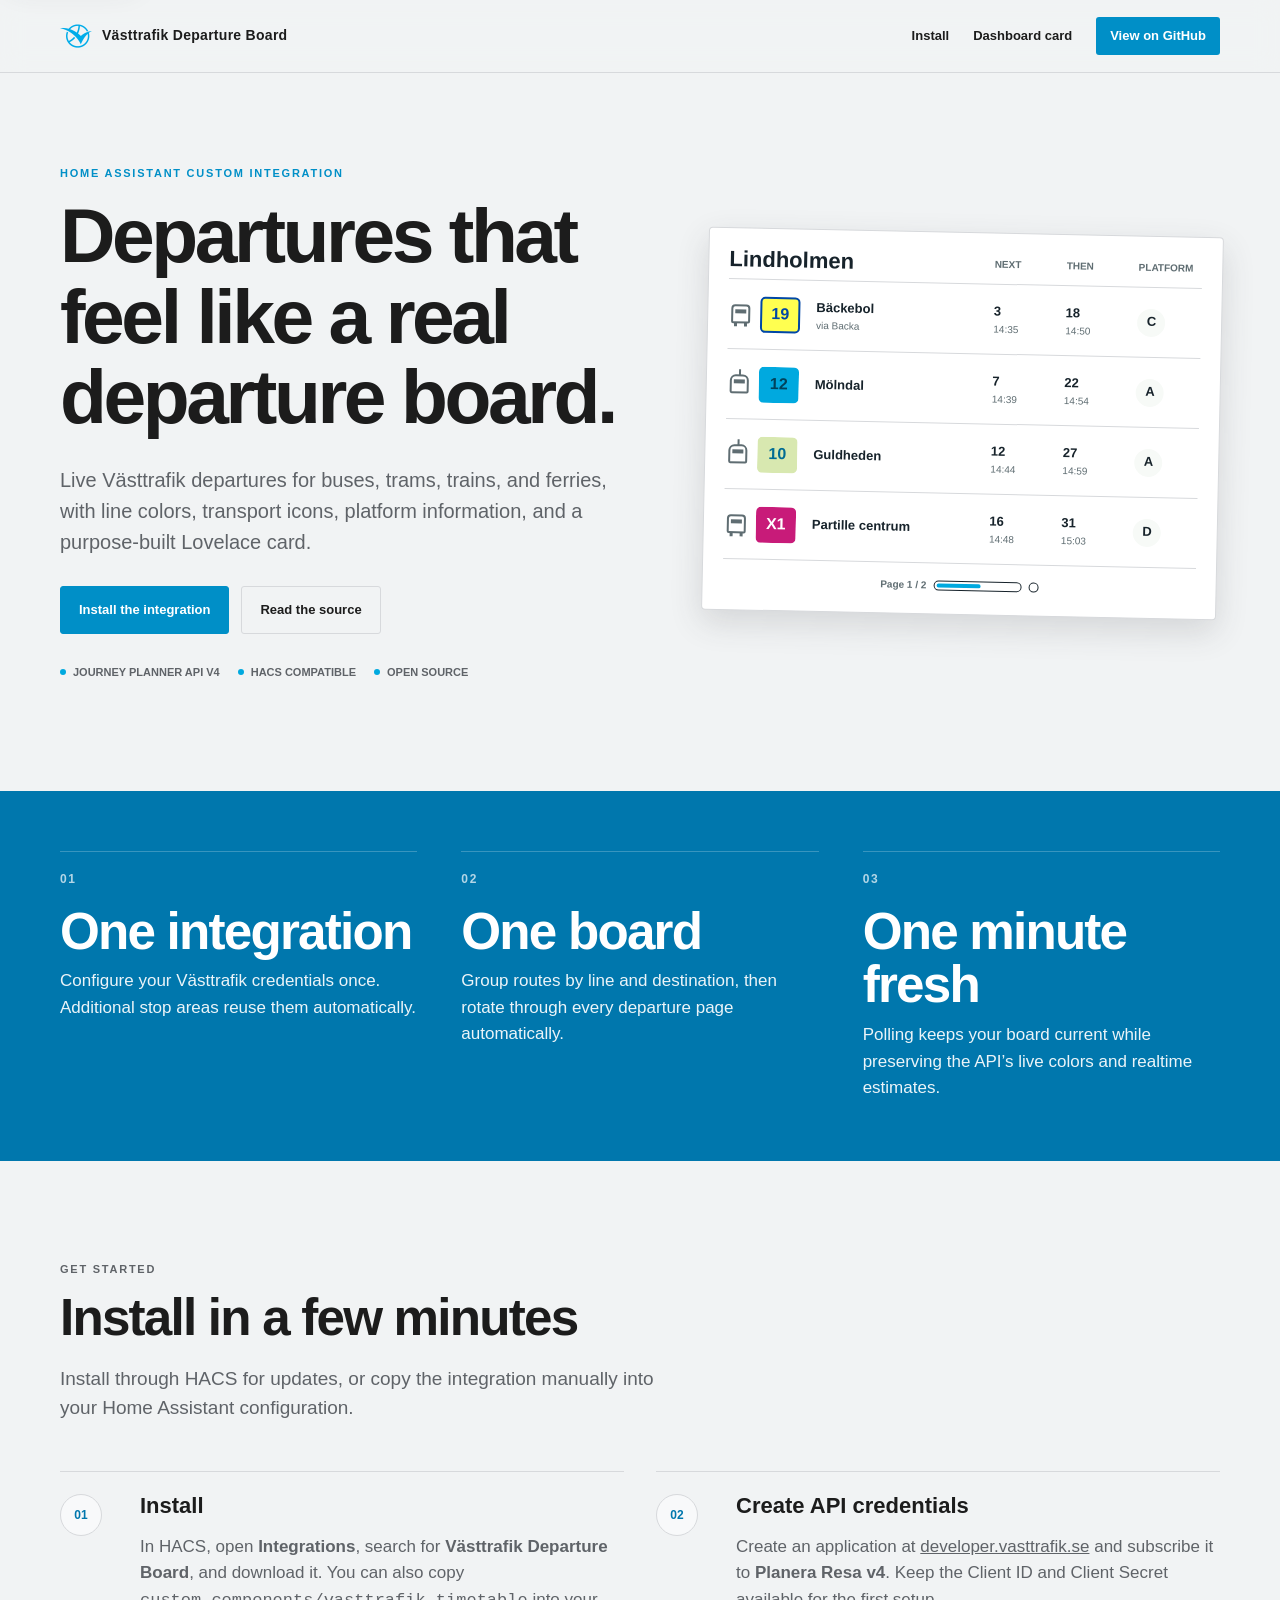
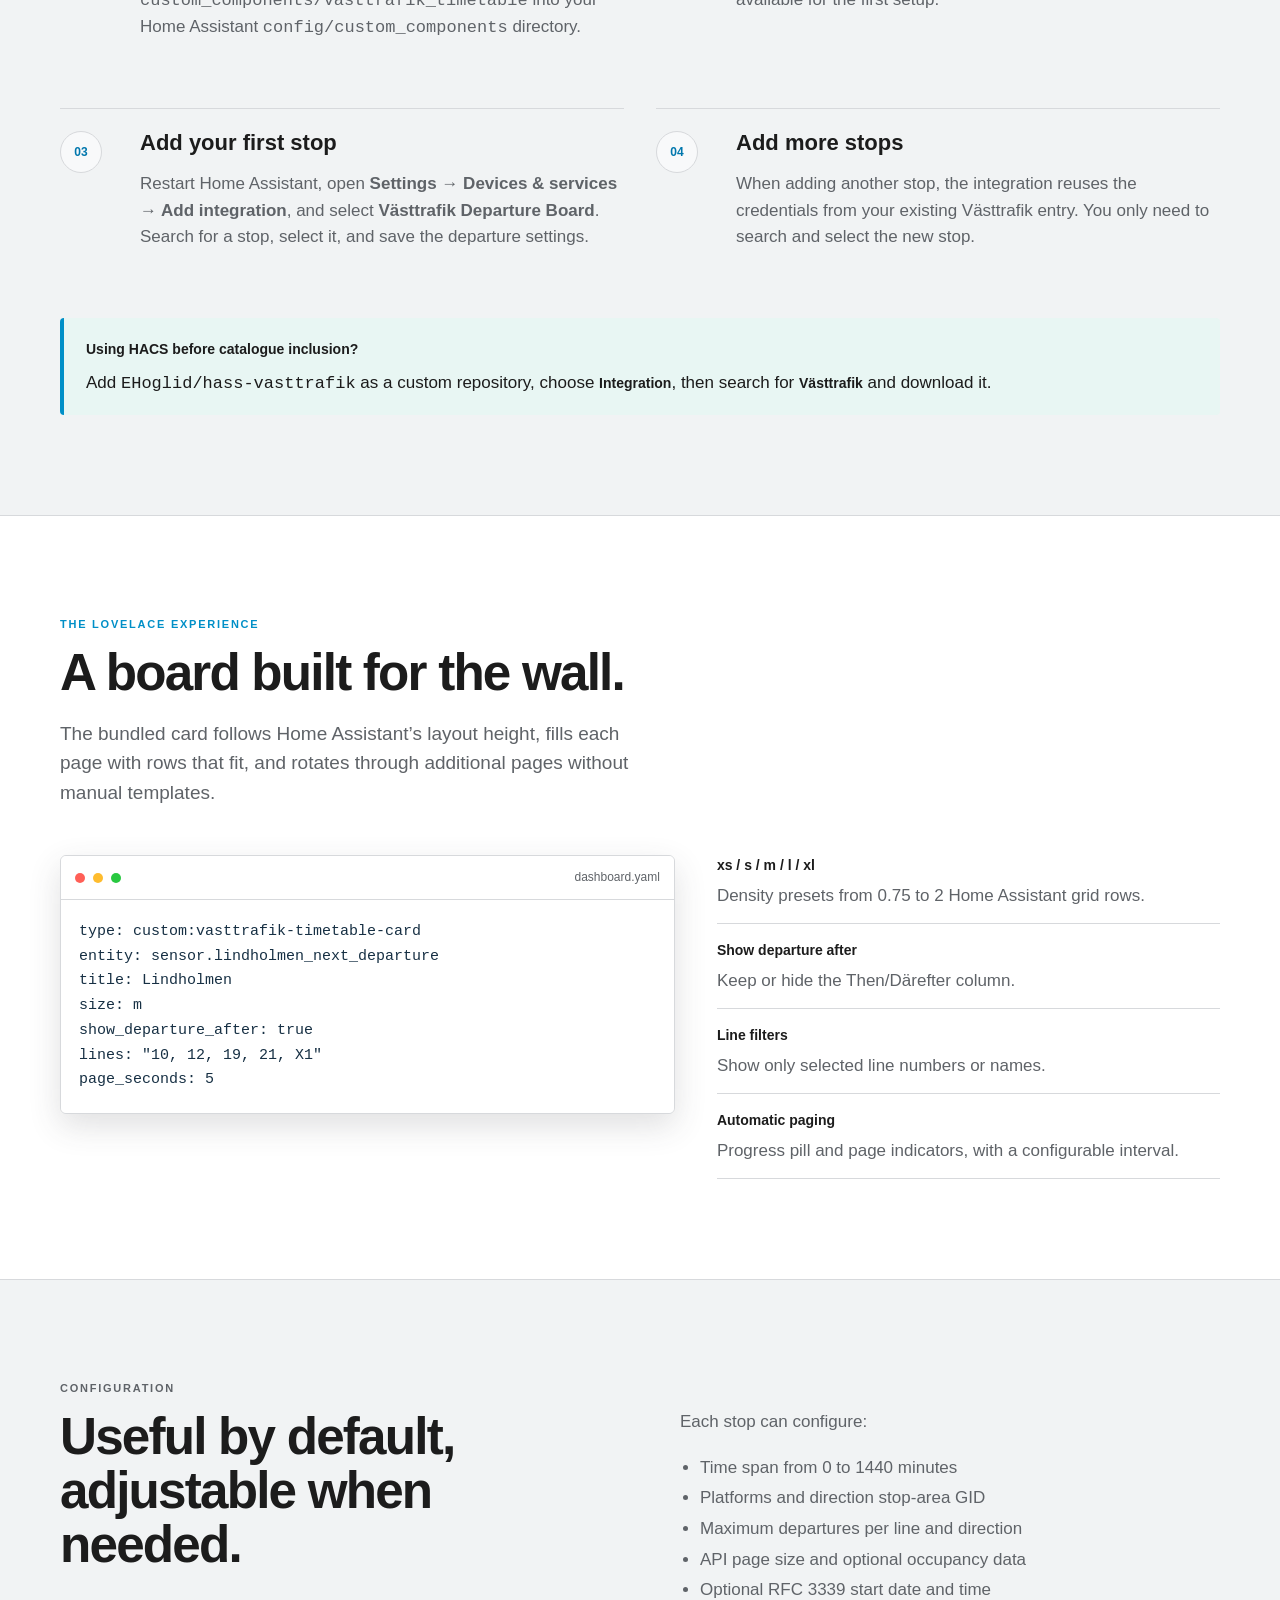
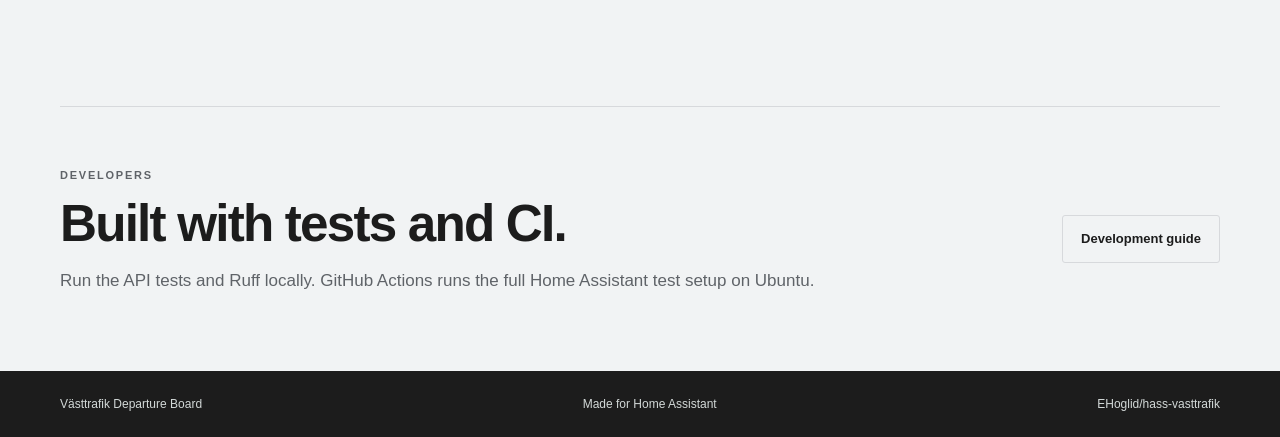
==== commit 82201129: "feat: rename integration from Västtrafik Journey Planner to Västtrafik Departure Board and update re" ====
--- a/docs/index.html
+++ b/docs/index.html
@@ -6,11 +6,11 @@
     <meta name="theme-color" content="#008fc7" />
     <meta
       name="description"
-      content="Västtrafik Journey Planner for Home Assistant. Live departures for buses, trams, trains, and ferries."
+      content="Västtrafik Departure Board for Home Assistant. Live departures for buses, trams, trains, and ferries."
     />
     <meta
       property="og:title"
-      content="Västtrafik Journey Planner for Home Assistant"
+      content="Västtrafik Departure Board for Home Assistant"
     />
     <meta
       property="og:description"
@@ -18,7 +18,7 @@
     />
     <meta property="og:type" content="website" />
     <meta property="og:image" content="vasttrafik-icon.png" />
-    <title>Västtrafik Journey Planner for Home Assistant</title>
+    <title>Västtrafik Departure Board for Home Assistant</title>
     <link rel="icon" href="vasttrafik-icon.png" type="image/png" />
     <link rel="stylesheet" href="style.css" />
   </head>
@@ -32,7 +32,7 @@
             class="brand-logo"
             src="vasttrafik-icon.png"
             alt="Västtrafik"
-          /><span>Västtrafik Journey Planner</span></a
+          /><span>Västtrafik Departure Board</span></a
         >
         <div class="nav-links">
           <a href="#install">Install</a>
@@ -169,7 +169,7 @@
               <h3>Install</h3>
               <p>
                 In HACS, open <strong>Integrations</strong>, search for
-                <strong>Västtrafik Journey Planner</strong>, and download it.
+                <strong>Västtrafik Departure Board</strong>, and download it.
                 You can also copy
                 <code>custom_components/vasttrafik_timetable</code> into your
                 Home Assistant <code>config/custom_components</code> directory.
@@ -197,7 +197,7 @@
               <p>
                 Restart Home Assistant, open
                 <strong>Settings → Devices & services → Add integration</strong
-                >, and select <strong>Västtrafik Journey Planner</strong>.
+                >, and select <strong>Västtrafik Departure Board</strong>.
                 Search for a stop, select it, and save the departure settings.
               </p>
             </div>
@@ -313,7 +313,7 @@
 
     <footer class="footer">
       <div class="shell footer-inner">
-        <span>Västtrafik Journey Planner</span
+        <span>Västtrafik Departure Board</span
         ><span>Made for Home Assistant</span
         ><a
           href="https://github.com/EHoglid/hass-vasttrafik"
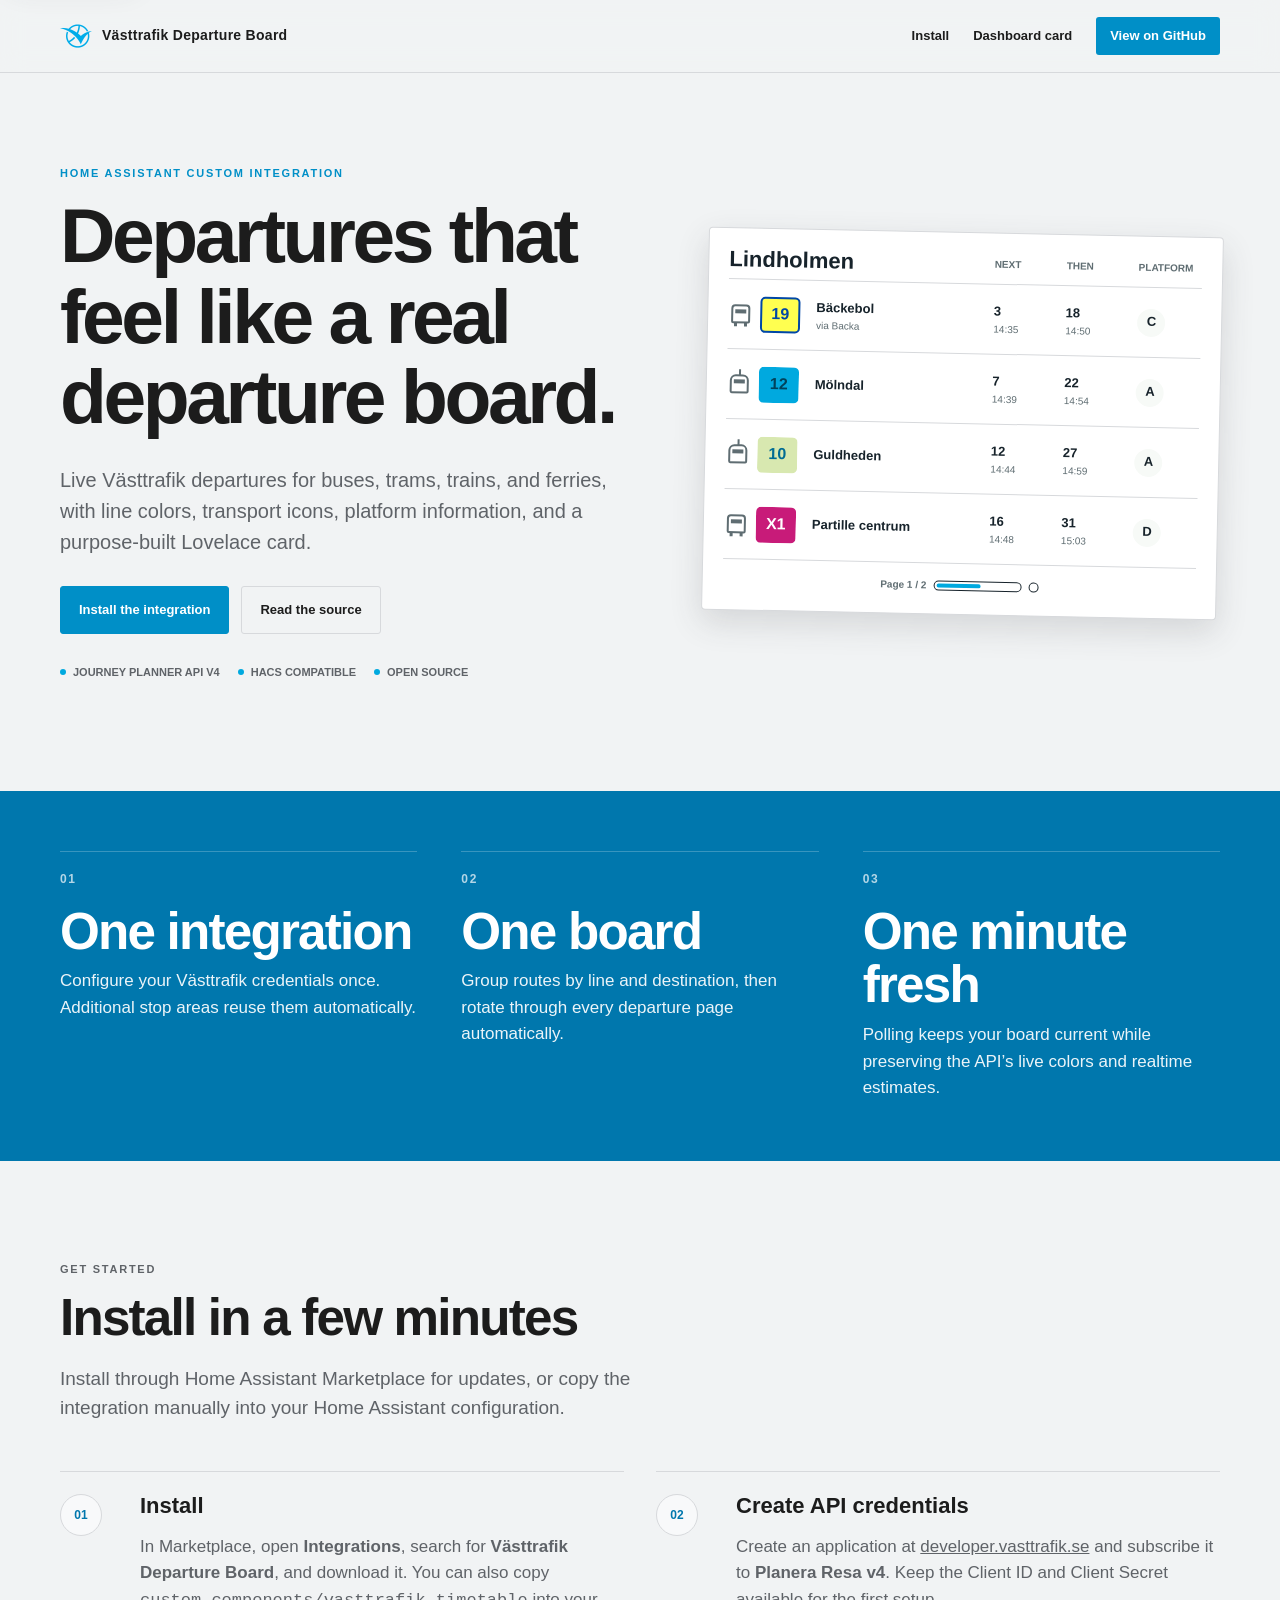
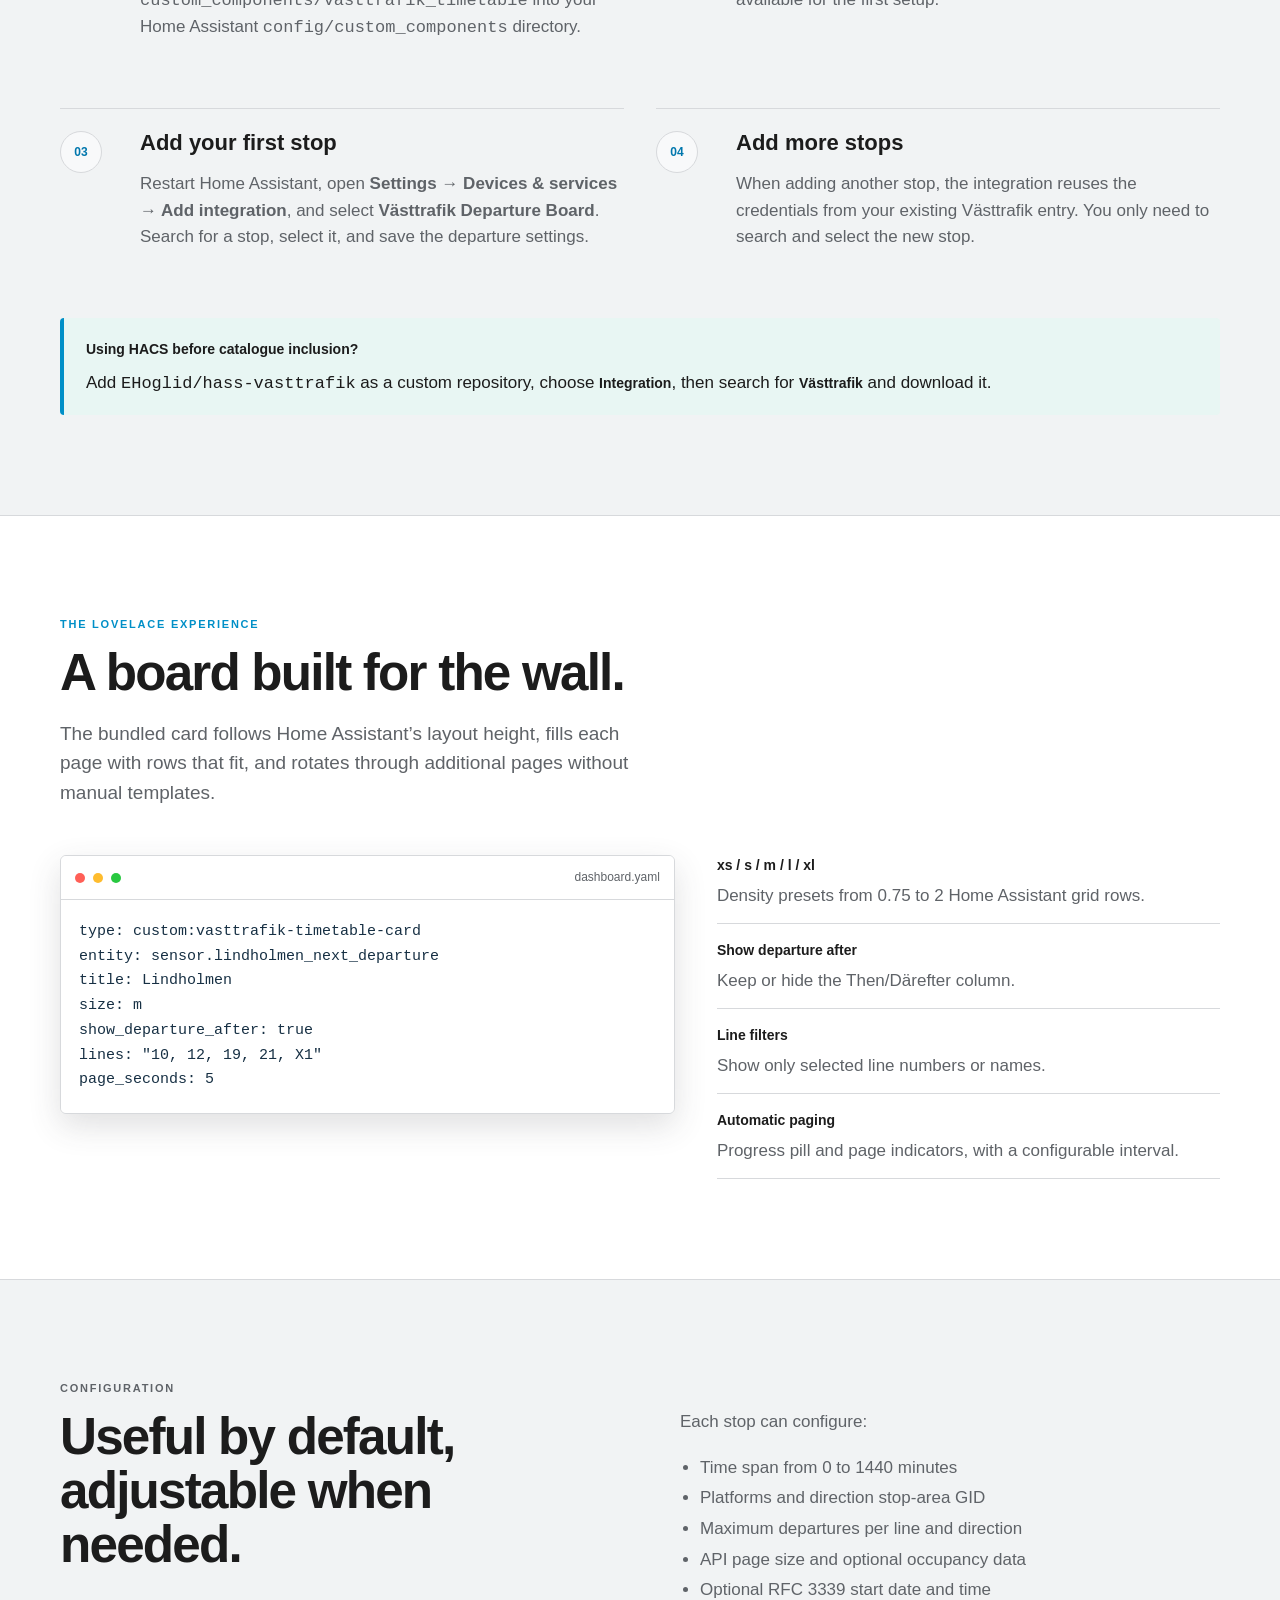
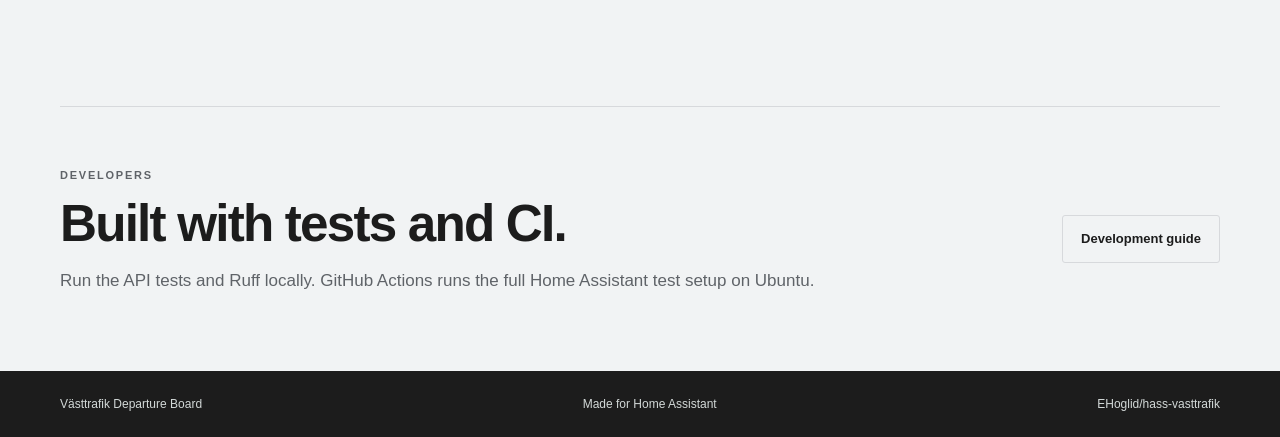
==== commit 3120746b: "docs: update README and index.html to reflect Home Assistant Marketplace integration" ====
--- a/docs/index.html
+++ b/docs/index.html
@@ -158,8 +158,8 @@
           <p class="eyebrow">Get started</p>
           <h2>Install in a few minutes</h2>
           <p>
-            Install through HACS for updates, or copy the integration manually
-            into your Home Assistant configuration.
+            Install through Home Assistant Marketplace for updates, or copy the
+            integration manually into your Home Assistant configuration.
           </p>
         </div>
         <div class="steps">
@@ -168,7 +168,7 @@
             <div>
               <h3>Install</h3>
               <p>
-                In HACS, open <strong>Integrations</strong>, search for
+                In Marketplace, open <strong>Integrations</strong>, search for
                 <strong>Västtrafik Departure Board</strong>, and download it.
                 You can also copy
                 <code>custom_components/vasttrafik_timetable</code> into your
